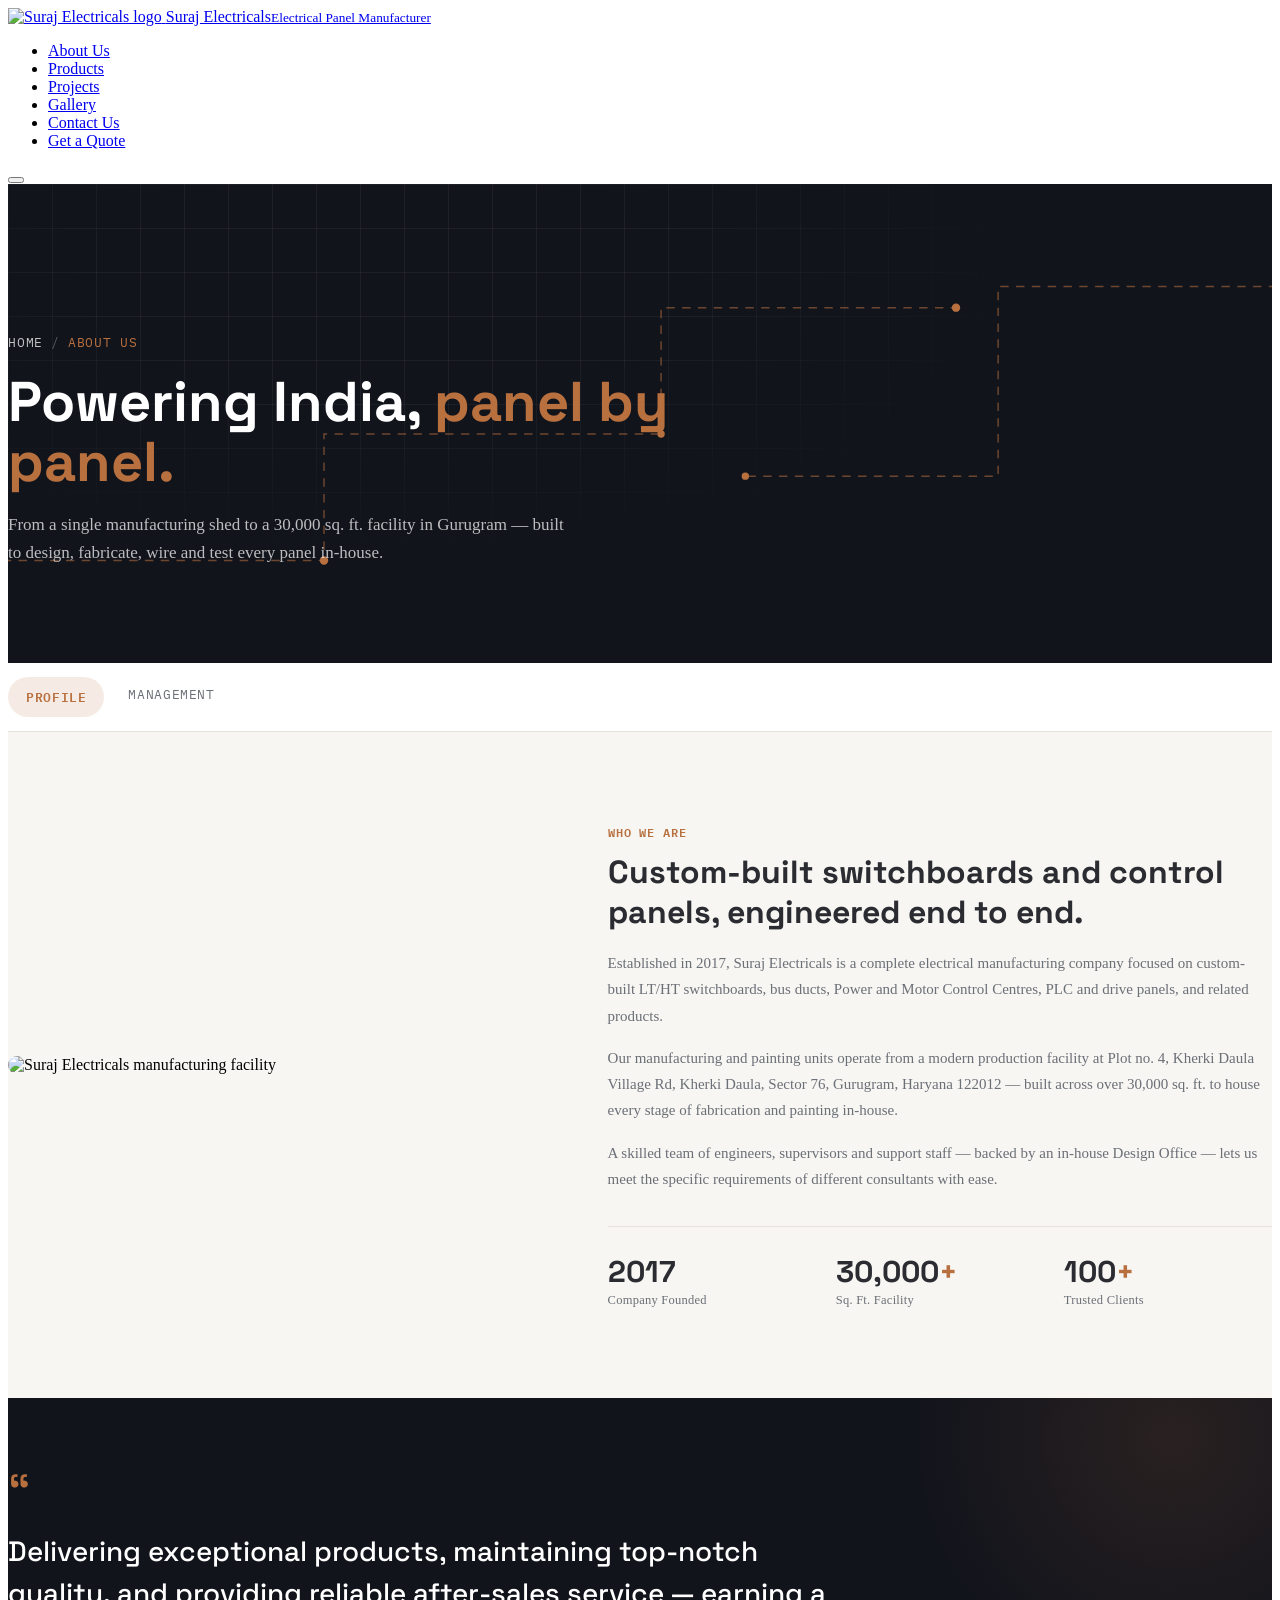
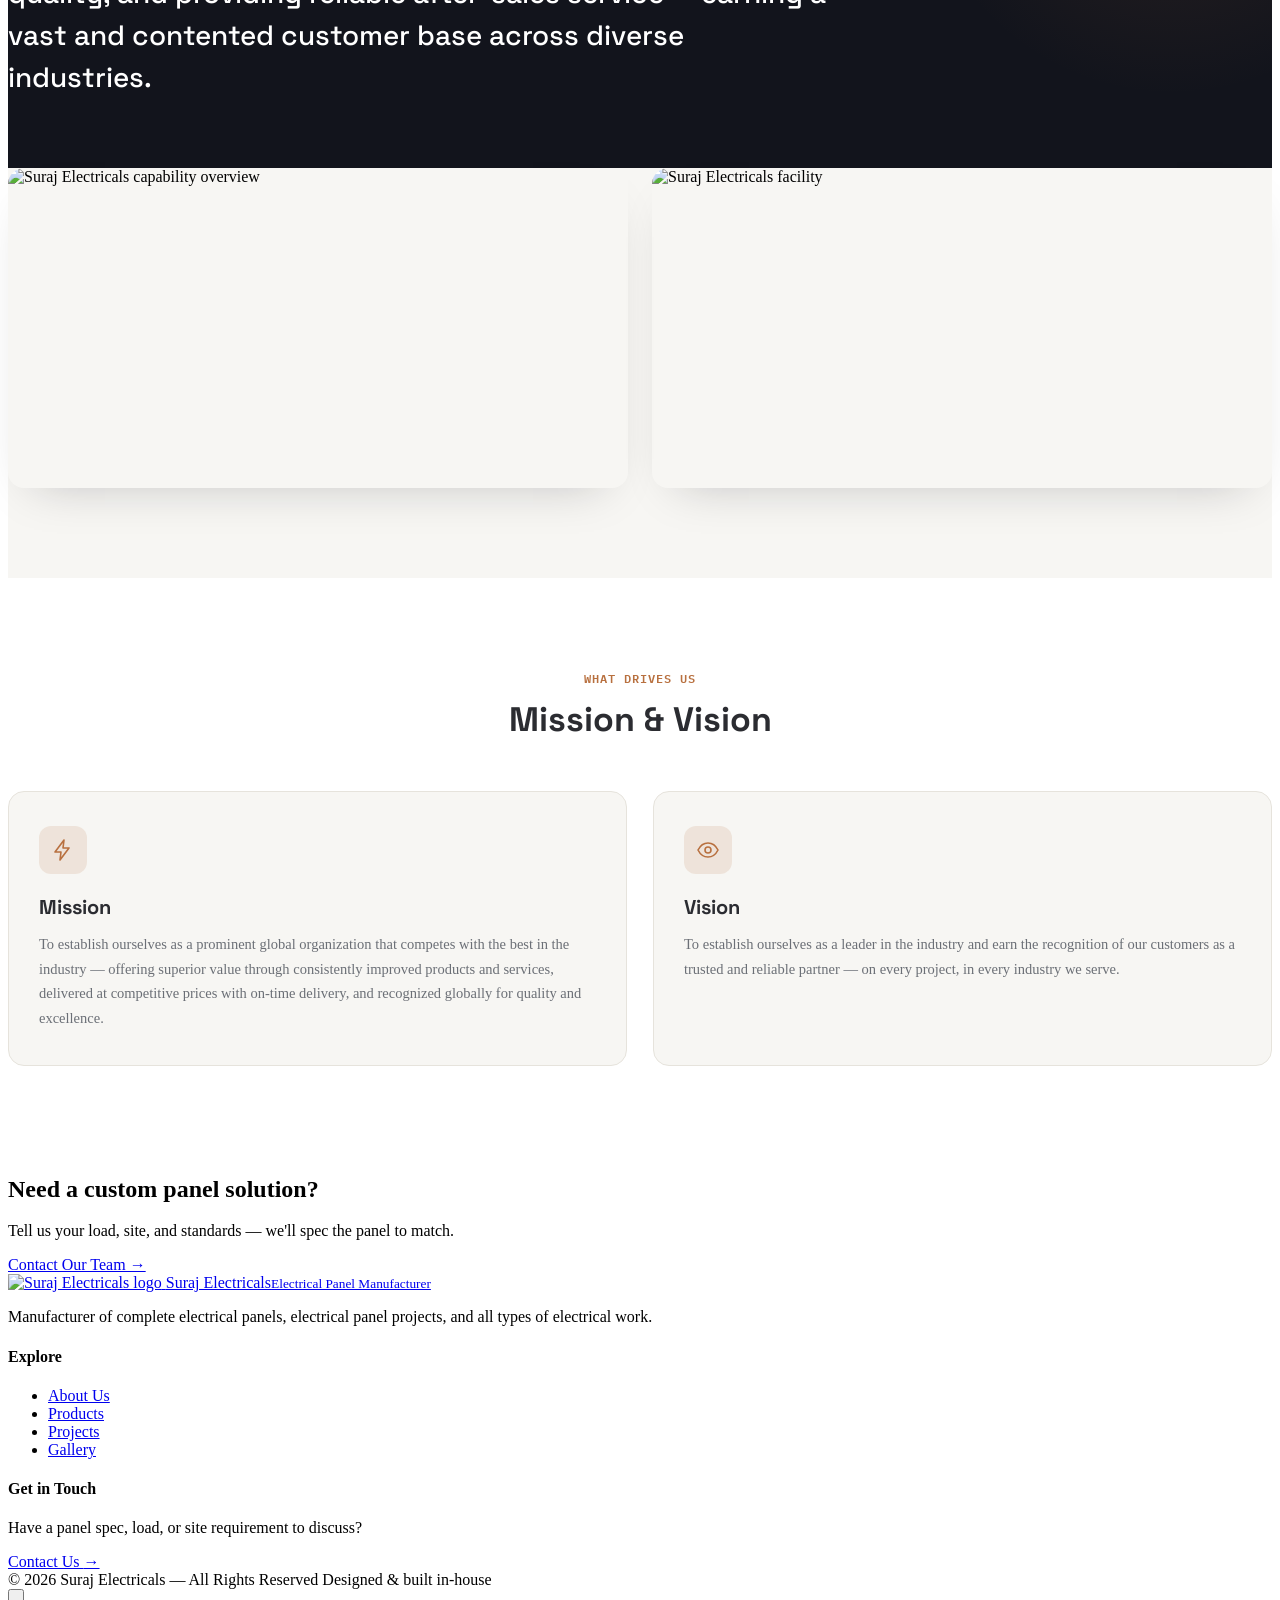
==== about.html @ 1de31276 "Add files" ====
<!DOCTYPE html>
<html lang="en">
<head>
<meta charset="utf-8" />
<meta name="viewport" content="width=device-width, initial-scale=1.0" />
<meta name="description" content="About Suraj Electricals — electrical panel manufacturer established 2017, building Power Control Centres, MCCs, Capacitor and AMF panels in-house from Gurugram, Haryana." />
<meta name="author" content="Suraj Electricals" />
<title>About Us — Profile | Suraj Electricals</title>

<link rel="preconnect" href="https://fonts.googleapis.com">
<link rel="preconnect" href="https://fonts.gstatic.com" crossorigin>
<link href="https://fonts.googleapis.com/css2?family=Space+Grotesk:wght@500;600;700&family=IBM+Plex+Sans:wght@400;500;600&family=IBM+Plex+Mono:wght@400;500&display=swap" rel="stylesheet">
<link href="css/modern.css" rel="stylesheet" />

<style>
  /* ===== About page — scoped extension of the modern.css system ===== */
  .about-page{
    --c-ink:#12141c;
    --c-copper:var(--copper, #b8703f);
    --c-copper-soft:rgba(184,112,63,.14);
    --c-paper:#ffffff;
    --c-bg:#f7f6f3;
    --c-line:#e6e3dc;
    --c-text:#2b2c31;
    --c-muted:#6b6f76;
  }

  /* ---- Page hero (shared pattern) ---- */
  .page-hero{position:relative; overflow:hidden; background:var(--c-ink); padding:150px 0 96px; color:#fff;}
  .page-hero .wrap{position:relative; z-index:2;}
  .page-hero-grid{
    position:absolute; inset:0;
    background-image:linear-gradient(rgba(255,255,255,.05) 1px, transparent 1px), linear-gradient(90deg, rgba(255,255,255,.05) 1px, transparent 1px);
    background-size:44px 44px;
    -webkit-mask-image:radial-gradient(ellipse 70% 80% at 30% 20%, #000 30%, transparent 75%);
    mask-image:radial-gradient(ellipse 70% 80% at 30% 20%, #000 30%, transparent 75%);
  }
  .page-hero svg.trace-line{position:absolute; inset:0; width:100%; height:100%; pointer-events:none;}
  .page-hero svg.trace-line path{fill:none; stroke:var(--c-copper); stroke-width:1.4; opacity:.55; stroke-dasharray:8 7; animation:dashFlow 5s linear infinite;}
  .page-hero svg.trace-line circle{fill:var(--c-copper); animation:nodePulse 2.6s ease-in-out infinite;}
  @keyframes dashFlow{to{stroke-dashoffset:-150;}}
  @keyframes nodePulse{0%,100%{opacity:.4; r:3;} 50%{opacity:1; r:5;}}

  .crumb{font-family:'IBM Plex Mono', monospace; font-size:12.5px; letter-spacing:.06em; text-transform:uppercase; color:rgba(255,255,255,.55); display:flex; align-items:center; gap:8px; margin-bottom:22px; opacity:0; animation:fadeUp .7s ease forwards;}
  .crumb a{color:rgba(255,255,255,.75); text-decoration:none;}
  .crumb a:hover{color:var(--c-copper);}
  .crumb span.sep{color:rgba(255,255,255,.3);}
  .crumb span.here{color:var(--c-copper);}

  .page-hero h1{font-family:'Space Grotesk', sans-serif; font-weight:700; font-size:clamp(34px, 5vw, 56px); line-height:1.08; margin:0 0 18px; max-width:680px; opacity:0; animation:fadeUp .8s ease .12s forwards;}
  .page-hero h1 em{font-style:normal; color:var(--c-copper);}
  .page-hero .lead{font-size:17px; line-height:1.65; color:rgba(255,255,255,.72); max-width:560px; margin:0; opacity:0; animation:fadeUp .8s ease .24s forwards;}
  @keyframes fadeUp{from{opacity:0; transform:translateY(16px);} to{opacity:1; transform:translateY(0);}}

  /* ---- Sub-nav tabs ---- */
  .subnav{background:var(--c-paper); border-bottom:1px solid var(--c-line); position:relative; z-index:4;}
  .subnav .wrap{display:flex; gap:6px; padding:14px 0;}
  .subnav a{
    font-family:'IBM Plex Mono', monospace; font-size:12.5px; letter-spacing:.05em; text-transform:uppercase;
    color:var(--c-muted); text-decoration:none; padding:9px 18px; border-radius:999px;
    transition:color .2s ease, background .2s ease;
  }
  .subnav a:hover{color:var(--c-text);}
  .subnav a.active{background:var(--c-copper-soft); color:var(--c-copper); font-weight:600;}

  /* ---- Story split ---- */
  .story{background:var(--c-bg); padding:90px 0;}
  .story-grid{display:grid; grid-template-columns:.9fr 1.1fr; gap:56px; align-items:center;}
  .story-media{position:relative; border-radius:16px; overflow:hidden; box-shadow:0 24px 50px -26px rgba(18,20,28,.3); opacity:0; transform:translateY(24px); transition:opacity .6s ease, transform .6s ease;}
  .story-media.in-view{opacity:1; transform:translateY(0);}
  .story-media img{display:block; width:100%; height:100%; object-fit:cover;}
  .story-copy .eyebrow{font-family:'IBM Plex Mono', monospace; font-size:12px; letter-spacing:.08em; text-transform:uppercase; color:var(--c-copper); font-weight:600; display:block; margin-bottom:10px;}
  .story-copy h2{font-family:'Space Grotesk', sans-serif; font-size:clamp(24px,3vw,32px); line-height:1.25; margin:0 0 18px; color:var(--c-text);}
  .story-copy p{color:var(--c-muted); font-size:15px; line-height:1.75; margin:0 0 16px;}

  .stat-strip{display:grid; grid-template-columns:repeat(3,1fr); gap:20px; margin-top:34px; padding-top:30px; border-top:1px solid var(--c-line);}
  .stat-strip .stat-num{font-family:'Space Grotesk', sans-serif; font-weight:700; font-size:30px; color:var(--c-text); line-height:1;}
  .stat-strip .stat-num span{color:var(--c-copper);}
  .stat-strip .stat-label{font-size:12.5px; color:var(--c-muted); margin-top:6px; letter-spacing:.02em;}

  /* ---- Callout band ---- */
  .callout-band{background:var(--c-ink); color:#fff; padding:70px 0; position:relative; overflow:hidden;}
  .callout-band::before{
    content:""; position:absolute; width:520px; height:520px; border-radius:50%;
    background:radial-gradient(circle, var(--c-copper-soft), transparent 70%);
    top:-220px; right:-160px;
  }
  .callout-band .wrap{position:relative; z-index:2; max-width:820px;}
  .callout-band .quote-mark{font-family:'Space Grotesk', sans-serif; font-size:54px; color:var(--c-copper); line-height:1; margin-bottom:8px; opacity:0; transition:opacity .6s ease;}
  .callout-band p{font-family:'Space Grotesk', sans-serif; font-size:clamp(20px,2.6vw,28px); line-height:1.5; font-weight:500; margin:0; opacity:0; transform:translateY(16px); transition:opacity .7s ease, transform .7s ease;}
  .callout-band.in-view .quote-mark, .callout-band.in-view p{opacity:1; transform:translateY(0);}

  /* ---- Duo gallery ---- */
  .duo-gallery{background:var(--c-bg); padding:0 0 90px;}
  .duo-grid{display:grid; grid-template-columns:1fr 1fr; gap:24px;}
  .duo-item{border-radius:16px; overflow:hidden; box-shadow:0 20px 46px -26px rgba(18,20,28,.25); opacity:0; transform:translateY(24px); transition:opacity .6s ease, transform .6s ease;}
  .duo-item.in-view{opacity:1; transform:translateY(0);}
  .duo-item img{display:block; width:100%; height:320px; object-fit:cover; transition:transform .5s ease;}
  .duo-item:hover img{transform:scale(1.05);}

  /* ---- Mission / Vision ---- */
  .mv{background:var(--c-paper); padding:90px 0;}
  .mv .section-head{text-align:center; max-width:600px; margin:0 auto 50px;}
  .mv .section-head .eyebrow{font-family:'IBM Plex Mono', monospace; font-size:12px; letter-spacing:.08em; text-transform:uppercase; color:var(--c-copper); font-weight:600;}
  .mv .section-head h2{font-family:'Space Grotesk', sans-serif; font-size:clamp(26px,3vw,34px); margin:10px 0 0; color:var(--c-text);}
  .mv-grid{display:grid; grid-template-columns:1fr 1fr; gap:26px;}
  .mv-card{position:relative; background:var(--c-bg); border:1px solid var(--c-line); border-radius:16px; padding:34px 30px; opacity:0; transform:translateY(24px); transition:opacity .6s ease, transform .6s ease, box-shadow .3s ease;}
  .mv-card.in-view{opacity:1; transform:translateY(0);}
  .mv-card:hover{box-shadow:0 20px 40px -24px rgba(18,20,28,.3);}
  .mv-icon{width:48px; height:48px; border-radius:12px; background:var(--c-copper-soft); display:flex; align-items:center; justify-content:center; margin-bottom:20px;}
  .mv-icon svg{width:24px; height:24px; stroke:var(--c-copper);}
  .mv-card h3{font-family:'Space Grotesk', sans-serif; font-size:20px; margin:0 0 12px; color:var(--c-text);}
  .mv-card p{color:var(--c-muted); font-size:14.5px; line-height:1.7; margin:0;}

  @media (max-width: 900px){
    .page-hero{padding:130px 0 80px;}
    .story-grid{grid-template-columns:1fr; gap:36px;}
    .stat-strip{grid-template-columns:1fr 1fr;}
    .duo-grid, .mv-grid{grid-template-columns:1fr;}
    .subnav .wrap{overflow-x:auto; -webkit-overflow-scrolling:touch;}
  }

  @media (prefers-reduced-motion: reduce){
    .page-hero svg.trace-line path, .page-hero svg.trace-line circle,
    .crumb, .page-hero h1, .page-hero .lead,
    .story-media, .duo-item, .mv-card, .callout-band .quote-mark, .callout-band p{
      animation:none !important; opacity:1 !important; transform:none !important;
    }
  }
</style>
</head>
<body class="about-page">

<!-- ============ NAV ============ -->
<nav class="site-nav" id="siteNav">
  <div class="wrap">
    <a class="brand" href="index.html">
      <span class="brand-mark"><img src="images/SE-logo.png" alt="Suraj Electricals logo" /></span>
      <span class="brand-name">Suraj Electricals<small>Electrical Panel Manufacturer</small></span>
    </a>
    <ul class="nav-links" id="navLinks">
      <li class="active"><a href="about.html">About Us</a></li>
      <li><a href="products.html">Products</a></li>
      <li><a href="projects.html">Projects</a></li>
      <li><a href="gallery.html">Gallery</a></li>
      <li><a href="contact.html">Contact Us</a></li>
      <li><a class="nav-cta" href="contact.html">Get a Quote</a></li>
    </ul>
    <button class="nav-toggle" id="navToggle" aria-label="Toggle menu">
      <span></span><span></span><span></span>
    </button>
  </div>
</nav>

<!-- ============ PAGE HERO ============ -->
<header class="page-hero">
  <div class="page-hero-grid"></div>
  <svg class="trace-line" viewBox="0 0 1200 500" preserveAspectRatio="xMidYMid slice" aria-hidden="true">
    <path d="M -20 380 H 300 V 260 H 620 V 140 H 900" />
    <path d="M 1220 120 H 940 V 300 H 700" />
    <circle cx="300" cy="380" r="4" />
    <circle cx="620" cy="260" r="3.5" />
    <circle cx="900" cy="140" r="4" />
    <circle cx="700" cy="300" r="3.5" />
  </svg>
  <div class="wrap">
    <div class="crumb"><a href="index.html">Home</a><span class="sep">/</span><span class="here">About Us</span></div>
    <h1>Powering India, <em>panel by panel.</em></h1>
    <p class="lead">From a single manufacturing shed to a 30,000 sq. ft. facility in Gurugram — built to design, fabricate, wire and test every panel in-house.</p>
  </div>
</header>

<!-- ============ SUB-NAV ============ -->
<nav class="subnav">
  <div class="wrap">
    <a href="about.html" class="active">Profile</a>
    <a href="management.html">Management</a>
  </div>
</nav>

<!-- ============ STORY ============ -->
<section class="story">
  <div class="wrap">
    <div class="story-grid">
      <div class="story-media reveal">
        <img src="images/IMG_3901.jpg" alt="Suraj Electricals manufacturing facility" />
      </div>
      <div class="story-copy reveal">
        <span class="eyebrow">Who We Are</span>
        <h2>Custom-built switchboards and control panels, engineered end to end.</h2>
        <p>Established in 2017, Suraj Electricals is a complete electrical manufacturing company focused on custom-built LT/HT switchboards, bus ducts, Power and Motor Control Centres, PLC and drive panels, and related products.</p>
        <p>Our manufacturing and painting units operate from a modern production facility at Plot no. 4, Kherki Daula Village Rd, Kherki Daula, Sector 76, Gurugram, Haryana 122012 — built across over 30,000 sq. ft. to house every stage of fabrication and painting in-house.</p>
        <p>A skilled team of engineers, supervisors and support staff — backed by an in-house Design Office — lets us meet the specific requirements of different consultants with ease.</p>

        <div class="stat-strip">
          <div>
            <div class="stat-num">2017</div>
            <div class="stat-label">Company Founded</div>
          </div>
          <div>
            <div class="stat-num">30,000<span>+</span></div>
            <div class="stat-label">Sq. Ft. Facility</div>
          </div>
          <div>
            <div class="stat-num">100<span>+</span></div>
            <div class="stat-label">Trusted Clients</div>
          </div>
        </div>
      </div>
    </div>
  </div>
</section>

<!-- ============ CALLOUT ============ -->
<section class="callout-band">
  <div class="wrap">
    <div class="quote-mark">&ldquo;</div>
    <p>Delivering exceptional products, maintaining top-notch quality, and providing reliable after-sales service — earning a vast and contented customer base across diverse industries.</p>
  </div>
</section>

<!-- ============ DUO GALLERY ============ -->
<section class="duo-gallery">
  <div class="wrap">
    <div class="duo-grid">
      <div class="duo-item reveal"><img src="images/SE-PPT.png" alt="Suraj Electricals capability overview" /></div>
      <div class="duo-item reveal"><img src="images/IMG_4658.jpg" alt="Suraj Electricals facility" /></div>
    </div>
  </div>
</section>

<!-- ============ MISSION / VISION ============ -->
<section class="mv">
  <div class="wrap">
    <div class="section-head reveal">
      <span class="eyebrow">What Drives Us</span>
      <h2>Mission &amp; Vision</h2>
    </div>
    <div class="mv-grid">
      <div class="mv-card reveal">
        <div class="mv-icon">
          <svg viewBox="0 0 24 24" fill="none"><path d="M13 2 4 14h6l-1 8 9-12h-6l1-8Z" stroke-width="1.6" stroke-linejoin="round"/></svg>
        </div>
        <h3>Mission</h3>
        <p>To establish ourselves as a prominent global organization that competes with the best in the industry — offering superior value through consistently improved products and services, delivered at competitive prices with on-time delivery, and recognized globally for quality and excellence.</p>
      </div>
      <div class="mv-card reveal">
        <div class="mv-icon">
          <svg viewBox="0 0 24 24" fill="none"><circle cx="12" cy="12" r="3" stroke-width="1.6"/><path d="M2 12c2-4 6-7 10-7s8 3 10 7c-2 4-6 7-10 7s-8-3-10-7Z" stroke-width="1.6" stroke-linejoin="round"/></svg>
        </div>
        <h3>Vision</h3>
        <p>To establish ourselves as a leader in the industry and earn the recognition of our customers as a trusted and reliable partner — on every project, in every industry we serve.</p>
      </div>
    </div>
  </div>
</section>

<!-- ============ CTA BAND ============ -->
<section class="cta-band">
  <div class="wrap">
    <h2>Need a custom panel solution?</h2>
    <p>Tell us your load, site, and standards — we'll spec the panel to match.</p>
    <a class="btn btn-primary" href="contact.html">Contact Our Team &rarr;</a>
  </div>
</section>

<!-- ============ FOOTER ============ -->
<footer class="site-footer">
  <div class="wrap">
    <div class="footer-grid">
      <div class="footer-brand">
        <a class="brand" href="index.html">
          <span class="brand-mark"><img src="images/SE-logo.png" alt="Suraj Electricals logo" /></span>
          <span class="brand-name">Suraj Electricals<small>Electrical Panel Manufacturer</small></span>
        </a>
        <p>Manufacturer of complete electrical panels, electrical panel projects, and all types of electrical work.</p>
      </div>
      <div class="footer-col">
        <h4>Explore</h4>
        <ul>
          <li><a href="about.html">About Us</a></li>
          <li><a href="products.html">Products</a></li>
          <li><a href="projects.html">Projects</a></li>
          <li><a href="gallery.html">Gallery</a></li>
        </ul>
      </div>
      <div class="footer-col footer-cta-col">
        <h4>Get in Touch</h4>
        <p>Have a panel spec, load, or site requirement to discuss?</p>
        <a class="btn btn-ghost footer-cta-btn" href="contact.html">Contact Us <span class="arrow">&rarr;</span></a>
      </div>
    </div>
    <div class="footer-bottom">
      <span>&copy; <span id="year"></span> Suraj Electricals — All Rights Reserved</span>
      <span>Designed &amp; built in-house</span>
    </div>
  </div>
  <button id="backToTop" class="back-to-top" aria-label="Back to top">
    <svg viewBox="0 0 24 24" fill="none"><path d="M12 19V5M5 12l7-7 7 7" stroke="currentColor" stroke-width="2" stroke-linecap="round" stroke-linejoin="round"/></svg>
  </button>
</footer>

<script>document.getElementById('year').textContent = new Date().getFullYear();</script>
<script src="js/modern.js"></script>
<script>
  (function(){
    var targets = document.querySelectorAll('.story-media, .duo-item, .mv-card, .callout-band');
    if('IntersectionObserver' in window){
      var io = new IntersectionObserver(function(entries){
        entries.forEach(function(e){
          if(e.isIntersecting){ e.target.classList.add('in-view'); io.unobserve(e.target); }
        });
      }, {threshold:.15});
      targets.forEach(function(t, i){
        if(!t.classList.contains('callout-band')) t.style.transitionDelay = (i % 3 * 0.1) + 's';
        io.observe(t);
      });
    } else {
      targets.forEach(function(t){ t.classList.add('in-view'); });
    }
  })();
</script>
</body>
</html>
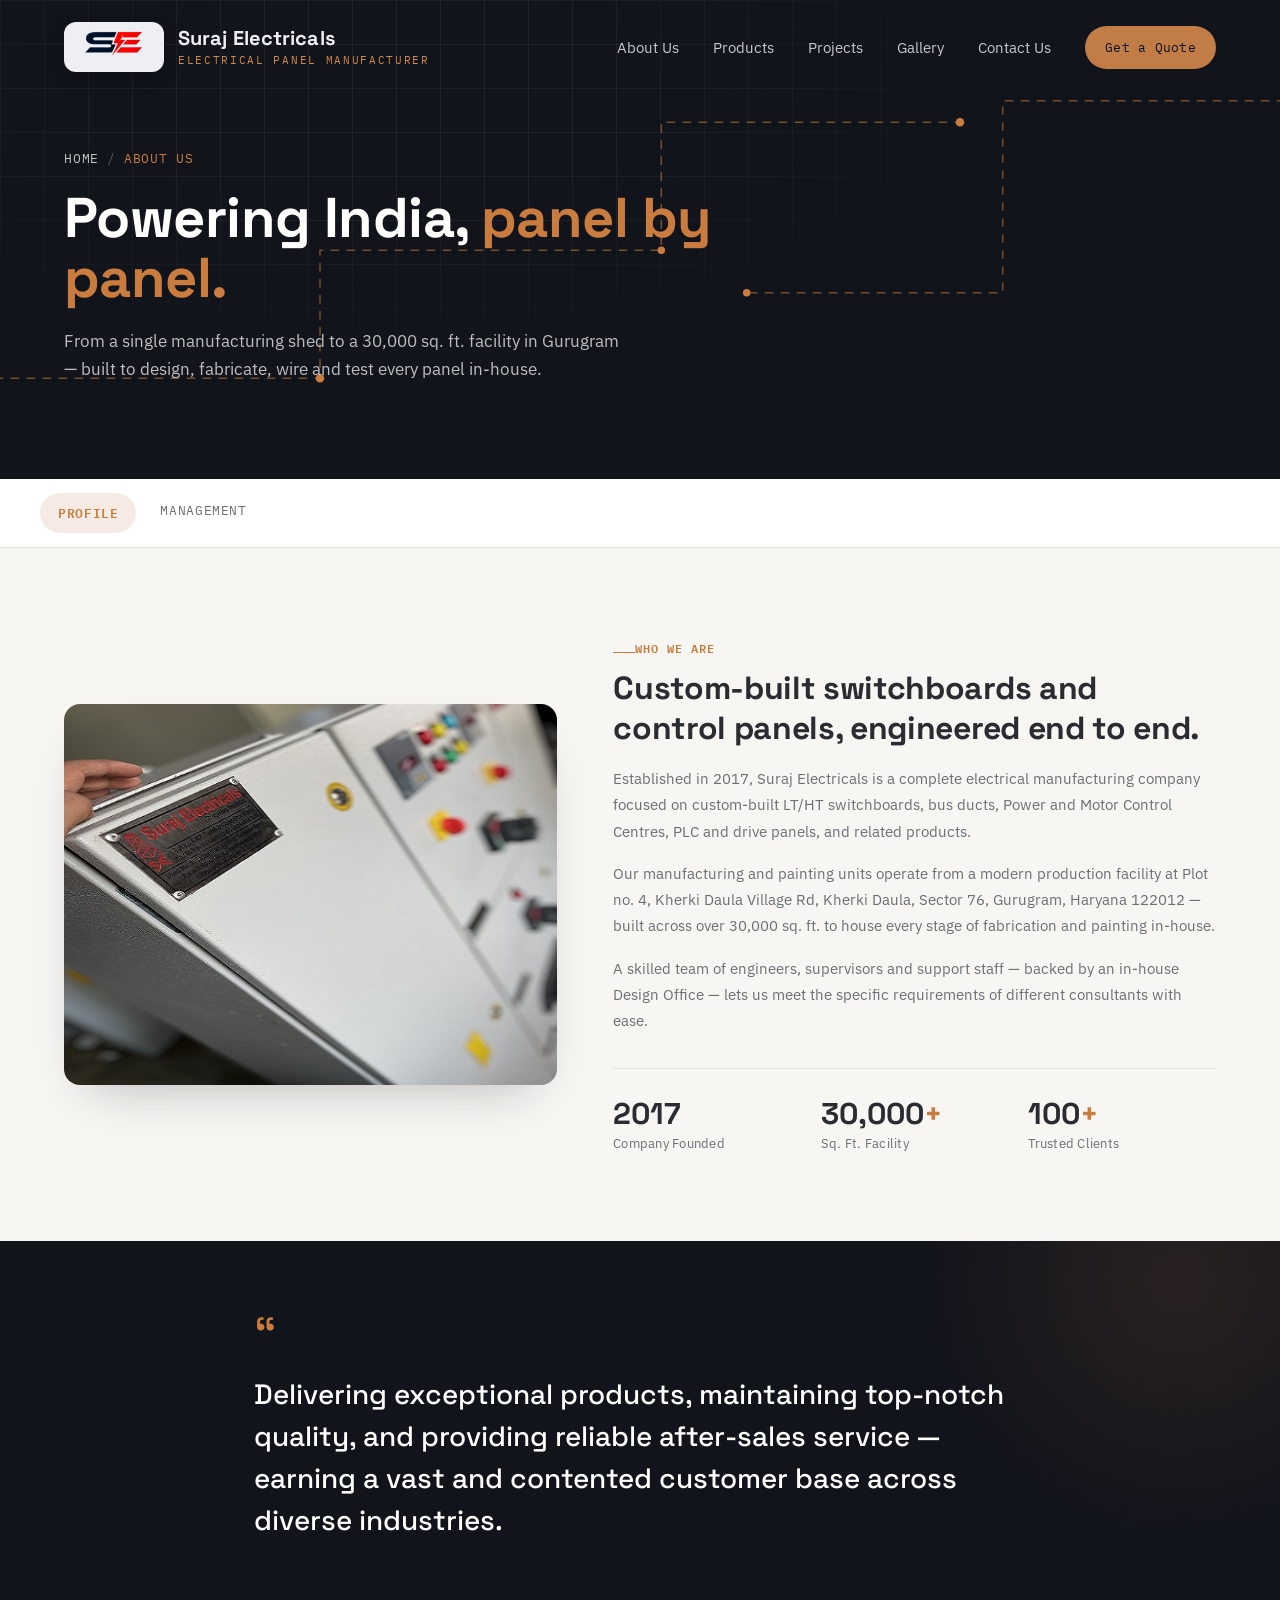
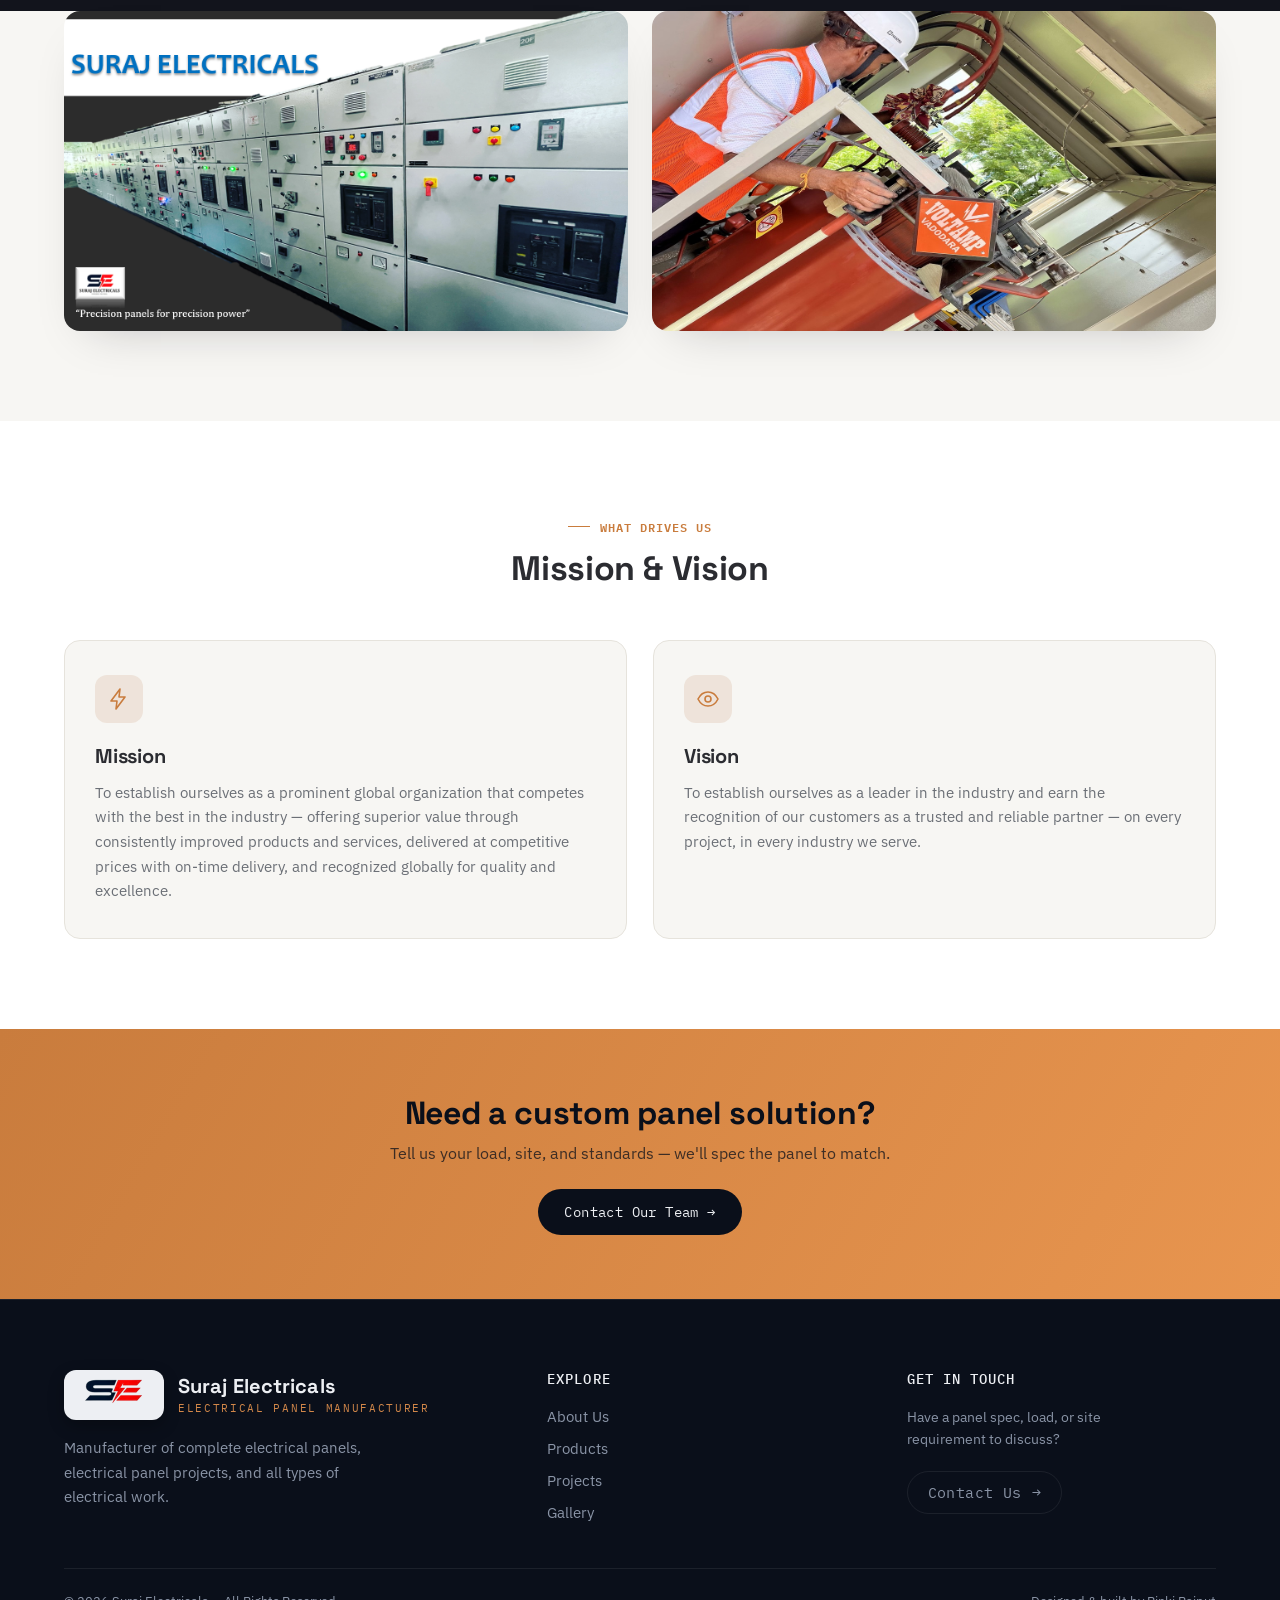
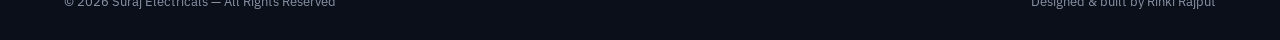
==== commit 5df78e44: "Updated footer added name" ====
--- a/about.html
+++ b/about.html
@@ -292,7 +292,7 @@
     </div>
     <div class="footer-bottom">
       <span>&copy; <span id="year"></span> Suraj Electricals — All Rights Reserved</span>
-      <span>Designed &amp; built in-house</span>
+      <span>Designed &amp; built by <a href="https://github.com/rinkirajput" target="_blank" rel="noopener">Rinki Rajput</a></span>
     </div>
   </div>
   <button id="backToTop" class="back-to-top" aria-label="Back to top">
--- a/css/modern.css
+++ b/css/modern.css
@@ -0,0 +1,442 @@
+/* ==========================================================================
+   Suraj Electricals — Modern Homepage
+   Design tokens
+   ========================================================================== */
+:root{
+  --void:#0A0F1A;
+  --panel:#111A2B;
+  --panel-2:#16213A;
+  --line: rgba(201,124,61,0.22);
+  --line-soft: rgba(237,239,243,0.08);
+  --copper:#C97C3D;
+  --copper-bright:#E8954F;
+  --amber:#F2B705;
+  --steel:#8A94A6;
+  --paper:#EDEFF3;
+  --paper-2:#F6F5F2;
+  --ink:#131722;
+
+  --font-display: 'Space Grotesk', sans-serif;
+  --font-body: 'IBM Plex Sans', sans-serif;
+  --font-mono: 'IBM Plex Mono', monospace;
+
+  --container: 1200px;
+  --radius: 14px;
+  --ease: cubic-bezier(.22,.68,.32,1);
+}
+
+@media (prefers-reduced-motion: reduce){
+  *{ animation-duration: .001ms !important; animation-iteration-count: 1 !important; transition-duration: .001ms !important; scroll-behavior: auto !important; }
+}
+
+*,*::before,*::after{ box-sizing: border-box; }
+html{ scroll-behavior: smooth; }
+body{
+  margin:0;
+  font-family: var(--font-body);
+  background: var(--paper-2);
+  color: var(--ink);
+  -webkit-font-smoothing: antialiased;
+  overflow-x: hidden;
+}
+img{ max-width:100%; display:block; }
+a{ color:inherit; text-decoration:none; }
+:focus-visible{ outline: 2px solid var(--copper-bright); outline-offset: 3px; }
+.wrap{ max-width: var(--container); margin:0 auto; padding: 0 24px; }
+.eyebrow{
+  font-family: var(--font-mono);
+  font-size: 12.5px;
+  letter-spacing: .18em;
+  text-transform: uppercase;
+  color: var(--copper);
+  display:inline-flex;
+  align-items:center;
+  gap:10px;
+}
+.eyebrow::before{
+  content:'';
+  width: 22px; height:1px;
+  background: var(--copper);
+  display:inline-block;
+}
+h1,h2,h3,h4{ font-family: var(--font-display); margin:0; letter-spacing:-.01em; }
+p{ margin:0; }
+
+/* Reveal-on-scroll */
+.reveal{ opacity:0; transform: translateY(28px); transition: opacity .8s var(--ease), transform .8s var(--ease); }
+.reveal.is-visible{ opacity:1; transform: translateY(0); }
+.reveal-stagger > * { transition-delay: calc(var(--i, 0) * 90ms); }
+
+/* ==========================================================================
+   Nav
+   ========================================================================== */
+.site-nav{
+  position: fixed; top:0; left:0; right:0; z-index: 100;
+  padding: 22px 0;
+  transition: padding .35s var(--ease), background .35s var(--ease), box-shadow .35s var(--ease);
+}
+.site-nav.scrolled{
+  padding: 12px 0;
+  background: rgba(10,15,26,0.86);
+  backdrop-filter: blur(10px) saturate(140%);
+  box-shadow: 0 1px 0 var(--line-soft), 0 12px 30px rgba(0,0,0,.25);
+}
+.site-nav .wrap{ display:flex; align-items:center; justify-content:space-between; gap:24px; }
+.brand{ display:flex; align-items:center; gap:14px; }
+.brand-mark{
+  display:flex; align-items:center; justify-content:center;
+  width: 100px; height: 50px;
+  background: var(--paper); border-radius: 12px;
+  box-shadow: 0 6px 16px rgba(0,0,0,.28);
+  transition: transform .25s var(--ease);
+  overflow: hidden;
+}
+.brand:hover .brand-mark{ transform: translateY(-1px) scale(1.03); }
+.brand-mark img{
+  height: 120%;
+  width: 120%;
+  object-fit: contain;
+  display:block;
+}
+.brand-name{
+  font-family: var(--font-display);
+  color: var(--paper);
+  font-size: 20px;
+  font-weight:700;
+  letter-spacing:.005em;
+  line-height:1.15;
+}
+.brand-name small{
+  display:block; font-family: var(--font-mono); font-weight:400;
+  font-size: 10.5px; letter-spacing:.16em; text-transform:uppercase; color: var(--copper-bright); margin-top:4px; opacity:.9;
+}
+.nav-links{ display:flex; align-items:center; gap: 34px; list-style:none; margin:0; padding:0; }
+.nav-links a{
+  font-size: 14.5px; color: var(--paper); opacity:.82; position:relative; padding: 4px 0;
+  transition: opacity .25s;
+}
+.nav-links a::after{
+  content:''; position:absolute; left:0; right:100%; bottom:-2px; height:2px; background: var(--copper-bright);
+  transition: right .3s var(--ease);
+}
+.nav-links a:hover{ opacity:1; }
+.nav-links a:hover::after{ right:0; }
+.nav-links a.nav-cta{
+  font-family: var(--font-mono); font-size: 13px; letter-spacing:.02em;
+  color: var(--void); background: var(--copper-bright);
+  padding: 13px 20px; border-radius: 999px; white-space:nowrap;
+  display: inline-block;
+  transition: transform .25s var(--ease), box-shadow .25s var(--ease);
+}
+.nav-cta:hover{ transform: translateY(-2px); box-shadow: 0 8px 20px rgba(201,124,61,.35); }
+.nav-toggle{ display:none; background:none; border:none; cursor:pointer; padding:6px; }
+.nav-toggle span{ display:block; width:24px; height:2px; background: var(--paper); margin:5px 0; transition: transform .25s, opacity .25s; }
+
+@media (max-width: 900px){
+  .nav-links{
+    position:fixed; top:0; right:0; height:100vh; width:min(78vw,320px);
+    background: var(--panel); flex-direction:column; justify-content:center; align-items:flex-start;
+    padding: 40px; gap: 26px; transform: translateX(100%); transition: transform .4s var(--ease);
+    box-shadow: -20px 0 60px rgba(0,0,0,.4);
+  }
+  .nav-links.open{ transform: translateX(0); }
+  .nav-cta{ margin-top:6px; }
+  .nav-toggle{ display:block; }
+  body.nav-open{ overflow:hidden; }
+}
+
+/* ==========================================================================
+   Hero
+   ========================================================================== */
+.hero{
+  position:relative;
+  min-height: 100vh;
+  background: var(--void);
+  overflow:hidden;
+  display:flex; align-items:center;
+  padding: 140px 0 80px;
+}
+.hero-grid{
+  position:absolute; inset:0;
+  background-image:
+    linear-gradient(var(--line-soft) 1px, transparent 1px),
+    linear-gradient(90deg, var(--line-soft) 1px, transparent 1px);
+  background-size: 64px 64px;
+  mask-image: radial-gradient(ellipse 80% 60% at 50% 30%, black 40%, transparent 90%);
+}
+.hero-glow{
+  position:absolute; inset:0;
+  background: radial-gradient(600px 400px at 78% 18%, rgba(201,124,61,.18), transparent 70%),
+              radial-gradient(500px 380px at 10% 90%, rgba(242,183,5,.08), transparent 70%);
+}
+.hero-circuit{ position:absolute; inset:0; width:100%; height:100%; opacity:.85; }
+.hero-circuit .trace{
+  fill:none; stroke: var(--copper); stroke-width:1.4; stroke-dasharray: 6 10; opacity:.55;
+  animation: dash 3.2s linear infinite;
+}
+.hero-circuit .trace.alt{ stroke: var(--amber); animation-duration: 4.4s; animation-direction: reverse; opacity:.4;}
+.hero-circuit .node{ fill: var(--copper-bright); }
+.hero-circuit .node.pulse{ animation: pulse 2.4s ease-in-out infinite; }
+@keyframes dash{ to{ stroke-dashoffset: -160; } }
+@keyframes pulse{ 0%,100%{ opacity:.5; r:3; } 50%{ opacity:1; r:4.5; } }
+
+.hero-content{ position:relative; z-index:2; max-width: 760px; }
+.hero .eyebrow{ color: var(--copper-bright); margin-bottom: 22px; }
+.hero h1{
+  font-size: clamp(38px, 5.4vw, 64px);
+  line-height: 1.04;
+  color: var(--paper);
+  font-weight: 600;
+}
+.hero h1 em{ font-style:normal; color: var(--copper-bright); }
+.hero-sub{
+  margin-top: 22px; font-size: 17px; line-height:1.65; color: var(--steel);
+  max-width: 560px;
+}
+.hero-actions{ display:flex; gap:16px; margin-top: 36px; flex-wrap:wrap; }
+.btn{
+  font-family: var(--font-mono); font-size: 13.5px; letter-spacing:.03em;
+  padding: 14px 26px; border-radius: 999px; display:inline-flex; align-items:center; gap:10px;
+  transition: transform .25s var(--ease), box-shadow .25s var(--ease), background .25s;
+}
+.btn-primary{ background: var(--copper-bright); color: var(--void); }
+.btn-primary:hover{ transform: translateY(-2px); box-shadow: 0 10px 26px rgba(201,124,61,.4); }
+.btn-ghost{ border: 1px solid var(--line-soft); color: var(--paper); }
+.btn-ghost:hover{ border-color: var(--copper); background: rgba(201,124,61,.08); }
+.btn .arrow{ transition: transform .25s var(--ease); }
+.btn:hover .arrow{ transform: translateX(4px); }
+
+.hero-readout{
+  position:relative; z-index:2; margin-top: 56px;
+  display:flex; align-items:center; gap: 30px;
+  padding: 22px 30px;
+  background: rgba(237,239,243,.04);
+  border: 1px solid var(--line-soft);
+  border-radius: 16px;
+  backdrop-filter: blur(8px);
+  width: fit-content; max-width: 100%;
+}
+.stat-block{ display:flex; align-items:center; gap: 14px; }
+.stat-block svg{ width: 24px; height:24px; color: var(--copper-bright); flex-shrink:0; }
+.stat-num{
+  font-family: var(--font-mono); font-size: clamp(24px,2.6vw,30px); color: var(--paper); font-weight:600; line-height:1;
+}
+.stat-label{ font-size: 11.5px; color: var(--steel); margin-top:6px; letter-spacing:.03em; white-space:nowrap; }
+.stat-div{ width:1px; height:38px; background: var(--line-soft); flex-shrink:0; }
+
+.build-flow{ position:relative; z-index:2; margin-top: 40px; }
+.flow-label{
+  display:block; font-family: var(--font-mono); font-size: 11.5px; letter-spacing:.14em; text-transform:uppercase;
+  color: var(--steel); margin-bottom: 18px;
+}
+.flow-steps{ display:flex; align-items:flex-start; }
+.flow-step{ display:flex; flex-direction:column; align-items:center; gap:9px; text-align:center; flex-shrink:0; }
+.flow-dot{
+  width: 32px; height:32px; border-radius:50%; display:flex; align-items:center; justify-content:center;
+  font-family: var(--font-mono); font-size: 12px; color: var(--copper-bright);
+  border: 1px solid var(--copper); background: rgba(201,124,61,.1);
+  position:relative; z-index:2;
+}
+.flow-step span:last-child{ font-size: 11px; color: var(--steel); letter-spacing:.05em; text-transform:uppercase; white-space:nowrap; }
+.flow-line{
+  flex:1; min-width: 30px; height:2px; margin-top:15px; align-self:flex-start;
+  background-image: linear-gradient(90deg, var(--copper) 50%, transparent 50%);
+  background-size: 12px 2px; background-repeat: repeat-x;
+  animation: flowMove 1s linear infinite;
+  opacity:.6;
+}
+
+@keyframes flowMove{ from{ background-position: 0 0; } to{ background-position: -12px 0; } }
+
+@media (max-width: 900px){
+  .hero-readout{ flex-wrap:wrap; gap: 20px 30px; }
+  .stat-div{ display:none; }
+}
+@media (max-width: 640px){
+  .hero-readout{ padding: 18px 20px; gap: 16px 24px; }
+  .flow-steps{ flex-wrap:wrap; row-gap: 20px; justify-content:flex-start; }
+  .flow-line{ min-width: 20px; }
+}
+
+/* ==========================================================================
+   About / welcome strip
+   ========================================================================== */
+.about{ background: var(--paper-2); padding: 110px 0; }
+.about .wrap{ display:grid; grid-template-columns: 1.05fr 1fr; gap: 64px; align-items:center; }
+.about-gallery{ display:grid; grid-template-columns: 1fr 1fr; gap: 18px; }
+.about-gallery img{
+  border-radius: var(--radius); object-fit:cover; width:100%; height: 200px;
+  box-shadow: 0 20px 40px rgba(19,23,34,.12);
+}
+.about-gallery .g1{ margin-top: 40px; }
+.about-gallery .g3{ margin-top: -40px; }
+.about h2{ font-size: clamp(28px,3vw,38px); color: var(--ink); line-height:1.15; margin-bottom:18px; }
+.about-lead{ font-size: 17px; color:#4b5566; line-height:1.7; }
+.about-lead + .about-lead{ margin-top:14px; }
+.cert-plaque{
+  margin-top: 38px; padding: 22px 26px;
+  background: #fff; border: 1px solid rgba(19,23,34,.07); border-radius: 14px;
+  box-shadow: 0 16px 34px rgba(19,23,34,.07);
+}
+.eyebrow-mini{
+  display:block; font-family: var(--font-mono); font-size: 11px; letter-spacing:.14em; text-transform:uppercase;
+  color: var(--steel); margin-bottom: 16px;
+}
+.cert-row{ display:flex; align-items:center; gap: 30px; flex-wrap:wrap; }
+.cert-row img{
+  height: 67px; width:auto; object-fit:contain;
+  transition: transform .3s var(--ease);
+}
+.cert-row img:hover{ transform: translateY(-3px) scale(1.04); }
+
+@media (max-width: 860px){
+  .about .wrap{ grid-template-columns: 1fr; }
+  .about-gallery{ order:2; }
+}
+
+/* ==========================================================================
+   Products
+   ========================================================================== */
+.products{ background: var(--paper-2); padding: 40px 0 120px; }
+.section-head{ text-align:center; max-width: 640px; margin: 0 auto 60px; }
+.section-head h2{ font-size: clamp(28px,3.4vw,40px); color: var(--ink); margin-top: 16px; }
+.section-head p{ margin-top: 14px; color:#5b6577; font-size: 16px; line-height:1.6; }
+
+.product-grid{ display:grid; grid-template-columns: repeat(4, 1fr); gap: 22px; }
+.product-card{
+  position:relative; background: var(--panel); border-radius: var(--radius); padding: 28px 24px 26px;
+  border: 1px solid rgba(255,255,255,.06);
+  transition: transform .4s var(--ease), border-color .4s var(--ease), box-shadow .4s var(--ease);
+  overflow:hidden;
+}
+.product-card::before{
+  content:''; position:absolute; inset:0; border-radius: inherit; padding:1px;
+  background: linear-gradient(135deg, transparent 40%, var(--copper) 140%);
+  opacity:0; transition: opacity .4s;
+  -webkit-mask: linear-gradient(#fff 0 0) content-box, linear-gradient(#fff 0 0);
+  -webkit-mask-composite: xor; mask-composite: exclude;
+  pointer-events:none;
+}
+.product-card:hover{ transform: translateY(-8px); box-shadow: 0 24px 50px rgba(0,0,0,.35); }
+.product-card:hover::before{ opacity:1; }
+.product-card .rivet{ position:absolute; width:5px; height:5px; border-radius:50%; background: rgba(255,255,255,.14); }
+.product-card .rivet.tl{ top:10px; left:10px; } .product-card .rivet.tr{ top:10px; right:10px; }
+.product-card .rivet.bl{ bottom:10px; left:10px; } .product-card .rivet.br{ bottom:10px; right:10px; }
+.tag-code{
+  font-family: var(--font-mono); font-size: 12px; letter-spacing:.12em; color: var(--copper-bright);
+  display:inline-block; padding: 4px 10px; border: 1px solid var(--line); border-radius: 999px; margin-bottom: 18px;
+}
+.product-card h3{ color: var(--paper); font-size: 19px; margin-bottom: 12px; font-weight:600; }
+.product-card p{ color: var(--steel); font-size: 14.5px; line-height:1.6; margin-bottom: 22px; }
+.card-link{
+  font-family: var(--font-mono); font-size: 13px; color: var(--copper-bright); display:inline-flex; align-items:center; gap:8px;
+}
+.card-link .arrow{ transition: transform .25s var(--ease); }
+.card-link:hover .arrow{ transform: translateX(4px); }
+
+@media (max-width: 980px){ .product-grid{ grid-template-columns: 1fr 1fr; } }
+@media (max-width: 560px){ .product-grid{ grid-template-columns: 1fr; } }
+
+/* ==========================================================================
+   Industries / Projects
+   ========================================================================== */
+.industries{ background: var(--void); padding: 120px 0; }
+.industries .section-head h2, .industries .eyebrow{ color: var(--paper); }
+.industries .section-head p{ color: var(--steel); }
+.industry-grid{ display:grid; grid-template-columns: repeat(3,1fr); gap: 20px; }
+.industry-item{
+  position:relative; border-radius: var(--radius); overflow:hidden; aspect-ratio: 4/3;
+  box-shadow: 0 20px 40px rgba(0,0,0,.3);
+}
+.industry-item img{ width:100%; height:100%; object-fit:cover; transition: transform .6s var(--ease); }
+.industry-item:hover img{ transform: scale(1.08); }
+.industry-item::after{
+  content:''; position:absolute; inset:0;
+  background: linear-gradient(0deg, rgba(10,15,26,.92) 0%, rgba(10,15,26,.15) 55%, transparent 80%);
+}
+.industry-caption{
+  position:absolute; left:18px; right:18px; bottom:16px; z-index:2;
+  font-family: var(--font-mono); font-size: 13px; letter-spacing:.05em; color: var(--paper); text-transform:uppercase;
+  display:flex; align-items:center; justify-content:space-between;
+}
+.industry-caption .arrow{ color: var(--copper-bright); transition: transform .3s var(--ease); }
+.industry-item:hover .industry-caption .arrow{ transform: translateX(4px); }
+
+@media (max-width: 900px){ .industry-grid{ grid-template-columns: 1fr 1fr; } }
+@media (max-width: 560px){ .industry-grid{ grid-template-columns: 1fr; } }
+
+/* ==========================================================================
+   Clients marquee
+   ========================================================================== */
+.clients{ background: var(--paper-2); padding: 90px 0; overflow:hidden; }
+.clients .section-head{ margin-bottom: 46px; }
+.marquee{ position:relative; -webkit-mask-image: linear-gradient(90deg, transparent, #000 8%, #000 92%, transparent); mask-image: linear-gradient(90deg, transparent, #000 8%, #000 92%, transparent); }
+.marquee-track{ display:flex; gap: 56px; width:max-content; animation: marquee 42s linear infinite; }
+.marquee:hover .marquee-track{ animation-play-state: paused; }
+.marquee-track img{ height: 46px; width:auto; object-fit:contain; opacity:.65; filter: grayscale(1); transition: opacity .25s, filter .25s; }
+.marquee-track img:hover{ opacity:1; filter:none; }
+@keyframes marquee{ from{ transform: translateX(0); } to{ transform: translateX(-50%); } }
+
+/* ==========================================================================
+   Testimonials
+   ========================================================================== */
+.testimonials{ background: var(--void); padding: 110px 0; }
+.testimonials .section-head h2, .testimonials .eyebrow{ color: var(--paper); }
+.testimonials .section-head p{ color: var(--steel); }
+.t-slider{ max-width: 720px; margin: 0 auto; position:relative; min-height: 260px; }
+.t-slide{
+  position:absolute; inset:0; opacity:0; transform: translateY(14px); transition: opacity .6s var(--ease), transform .6s var(--ease);
+  pointer-events:none; text-align:center;
+}
+.t-slide.active{ opacity:1; transform: translateY(0); pointer-events:auto; position:relative; }
+.t-stars{ color: var(--amber); font-size: 18px; letter-spacing:3px; margin-bottom: 22px; }
+.t-text{ font-size: 20px; line-height:1.6; color: var(--paper); font-weight:400; }
+.t-text::before{ content:'“'; } .t-text::after{ content:'”'; }
+.t-name{ margin-top: 26px; font-family: var(--font-display); color: var(--copper-bright); font-size: 16px; font-weight:600; }
+.t-company{ margin-top: 4px; color: var(--steel); font-size: 13.5px; }
+.t-dots{ display:flex; justify-content:center; gap:10px; margin-top: 46px; }
+.t-dots button{ width:8px; height:8px; border-radius:50%; background: var(--line-soft); border:none; cursor:pointer; padding:0; transition: background .25s, transform .25s; }
+.t-dots button.active{ background: var(--copper-bright); transform: scale(1.3); }
+
+/* ==========================================================================
+   CTA band
+   ========================================================================== */
+.cta-band{
+  background: linear-gradient(120deg, var(--copper) 0%, var(--copper-bright) 100%);
+  padding: 64px 0; text-align:center;
+}
+.cta-band h2{ font-size: clamp(24px,3vw,32px); color: var(--void); }
+.cta-band p{ color: rgba(10,15,26,.75); margin-top:10px; font-size: 15.5px; }
+.cta-band .btn-primary{ background: var(--void); color: var(--paper); margin-top: 26px; }
+.cta-band .btn-primary:hover{ box-shadow: 0 10px 26px rgba(0,0,0,.3); }
+
+/* ==========================================================================
+   Footer
+   ========================================================================== */
+.site-footer{ background: var(--void); padding: 70px 0 30px; border-top: 1px solid var(--line-soft); }
+.footer-grid{ display:grid; grid-template-columns: 1.4fr 1fr 1fr; gap: 50px; padding-bottom: 46px; }
+.footer-brand .brand{ margin-bottom: 16px; }
+.footer-brand p{ color: var(--steel); font-size: 14.5px; line-height:1.7; max-width: 320px; }
+.footer-col h4{ color: var(--paper); font-size: 13.5px; letter-spacing:.08em; text-transform:uppercase; font-family: var(--font-mono); margin-bottom: 18px; font-weight:500; }
+.footer-col ul{ list-style:none; margin:0; padding:0; display:flex; flex-direction:column; gap:12px; }
+.footer-col a{ color: var(--steel); font-size: 14.5px; transition: color .2s; }
+.footer-col a:hover{ color: var(--copper-bright); }
+.footer-bottom{ border-top: 1px solid var(--line-soft); padding-top: 24px; display:flex; justify-content:space-between; flex-wrap:wrap; gap:10px; color: var(--steel); font-size: 13px; }
+
+@media (max-width: 760px){ .footer-grid{ grid-template-columns: 1fr; gap:32px; } }
+
+.footer-cta-col p{ color: var(--steel); font-size: 14px; line-height:1.6; margin-bottom: 20px; max-width: 240px; }
+.footer-cta-btn{ padding: 11px 20px; font-size: 12.5px; }
+
+.back-to-top{
+  position: fixed; right: 26px; bottom: 26px; z-index: 60;
+  width: 46px; height:46px; border-radius:50%; border:none; cursor:pointer;
+  background: var(--copper-bright); color: var(--void);
+  display:flex; align-items:center; justify-content:center;
+  box-shadow: 0 10px 24px rgba(201,124,61,.35);
+  opacity:0; transform: translateY(14px); pointer-events:none;
+  transition: opacity .3s var(--ease), transform .3s var(--ease), background .25s;
+}
+.back-to-top.visible{ opacity:1; transform: translateY(0); pointer-events:auto; }
+.back-to-top:hover{ background: var(--copper); }
+.back-to-top svg{ width: 20px; height:20px; }
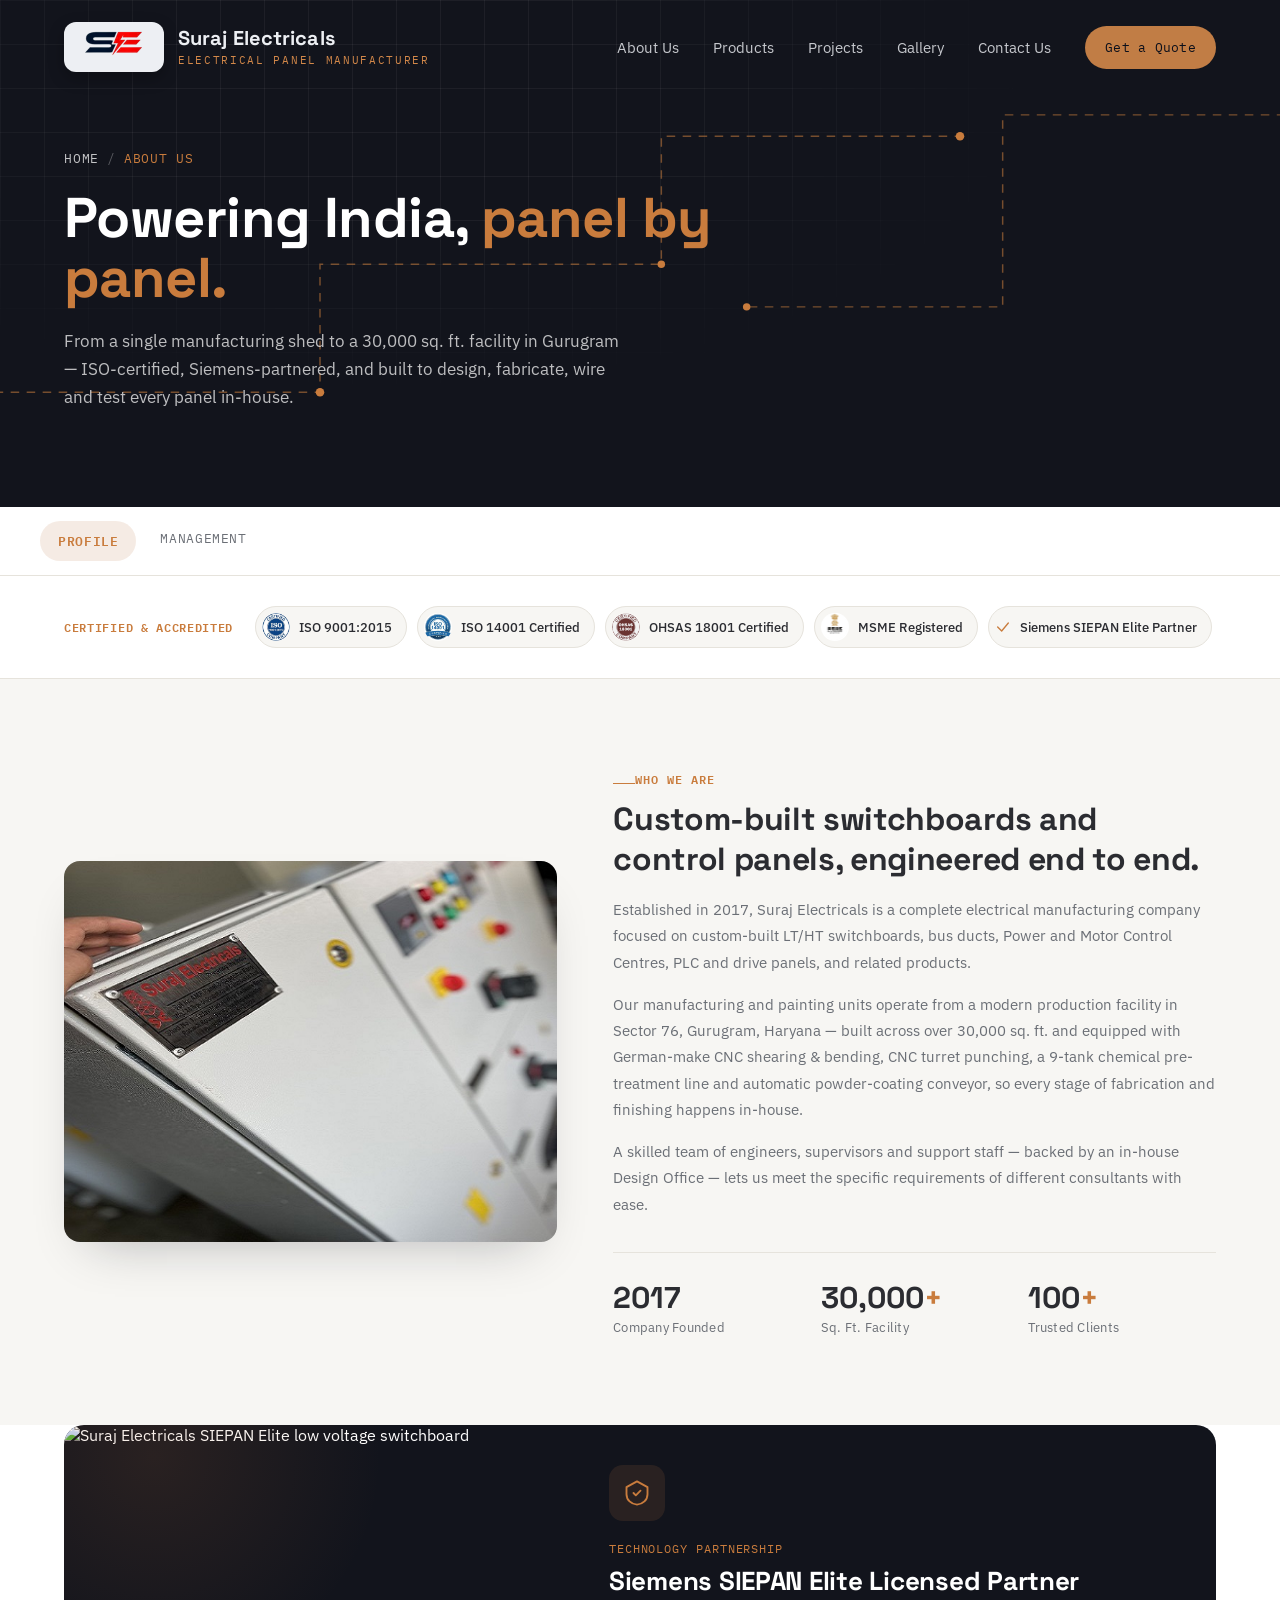
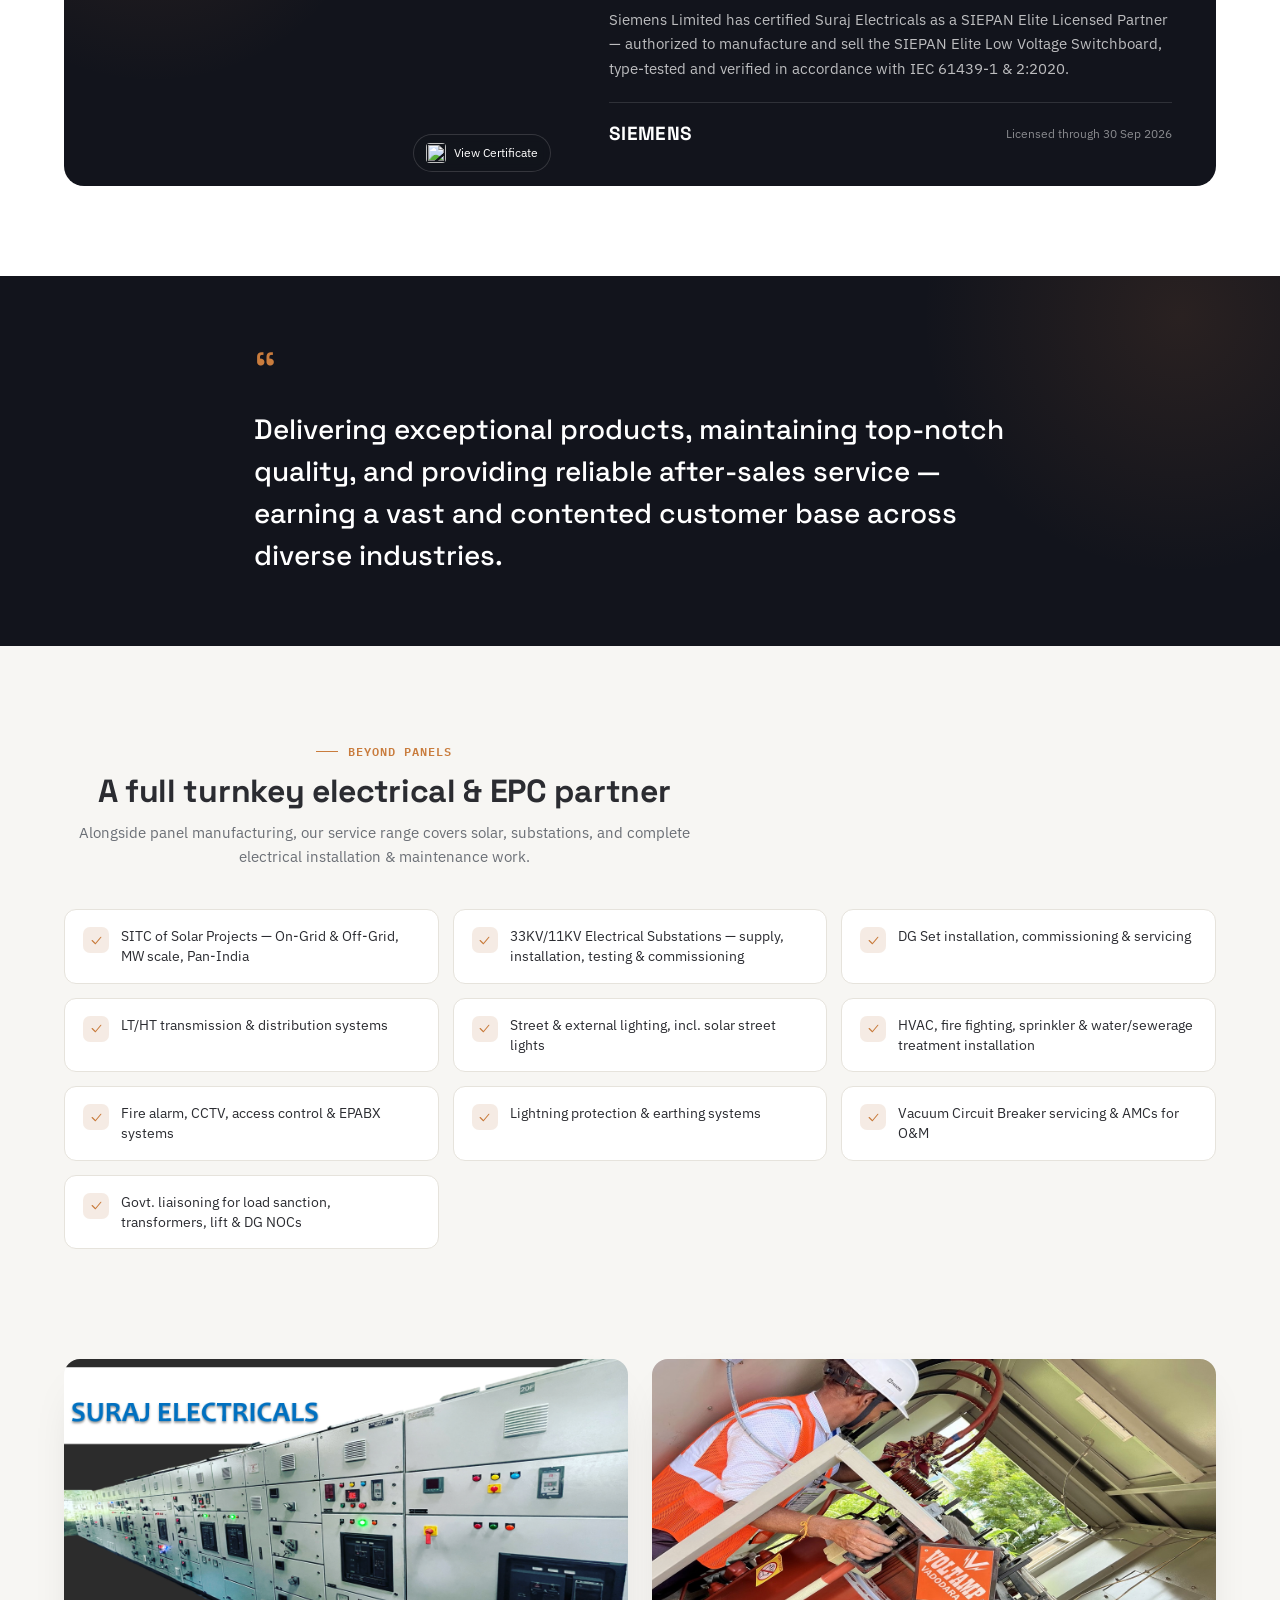
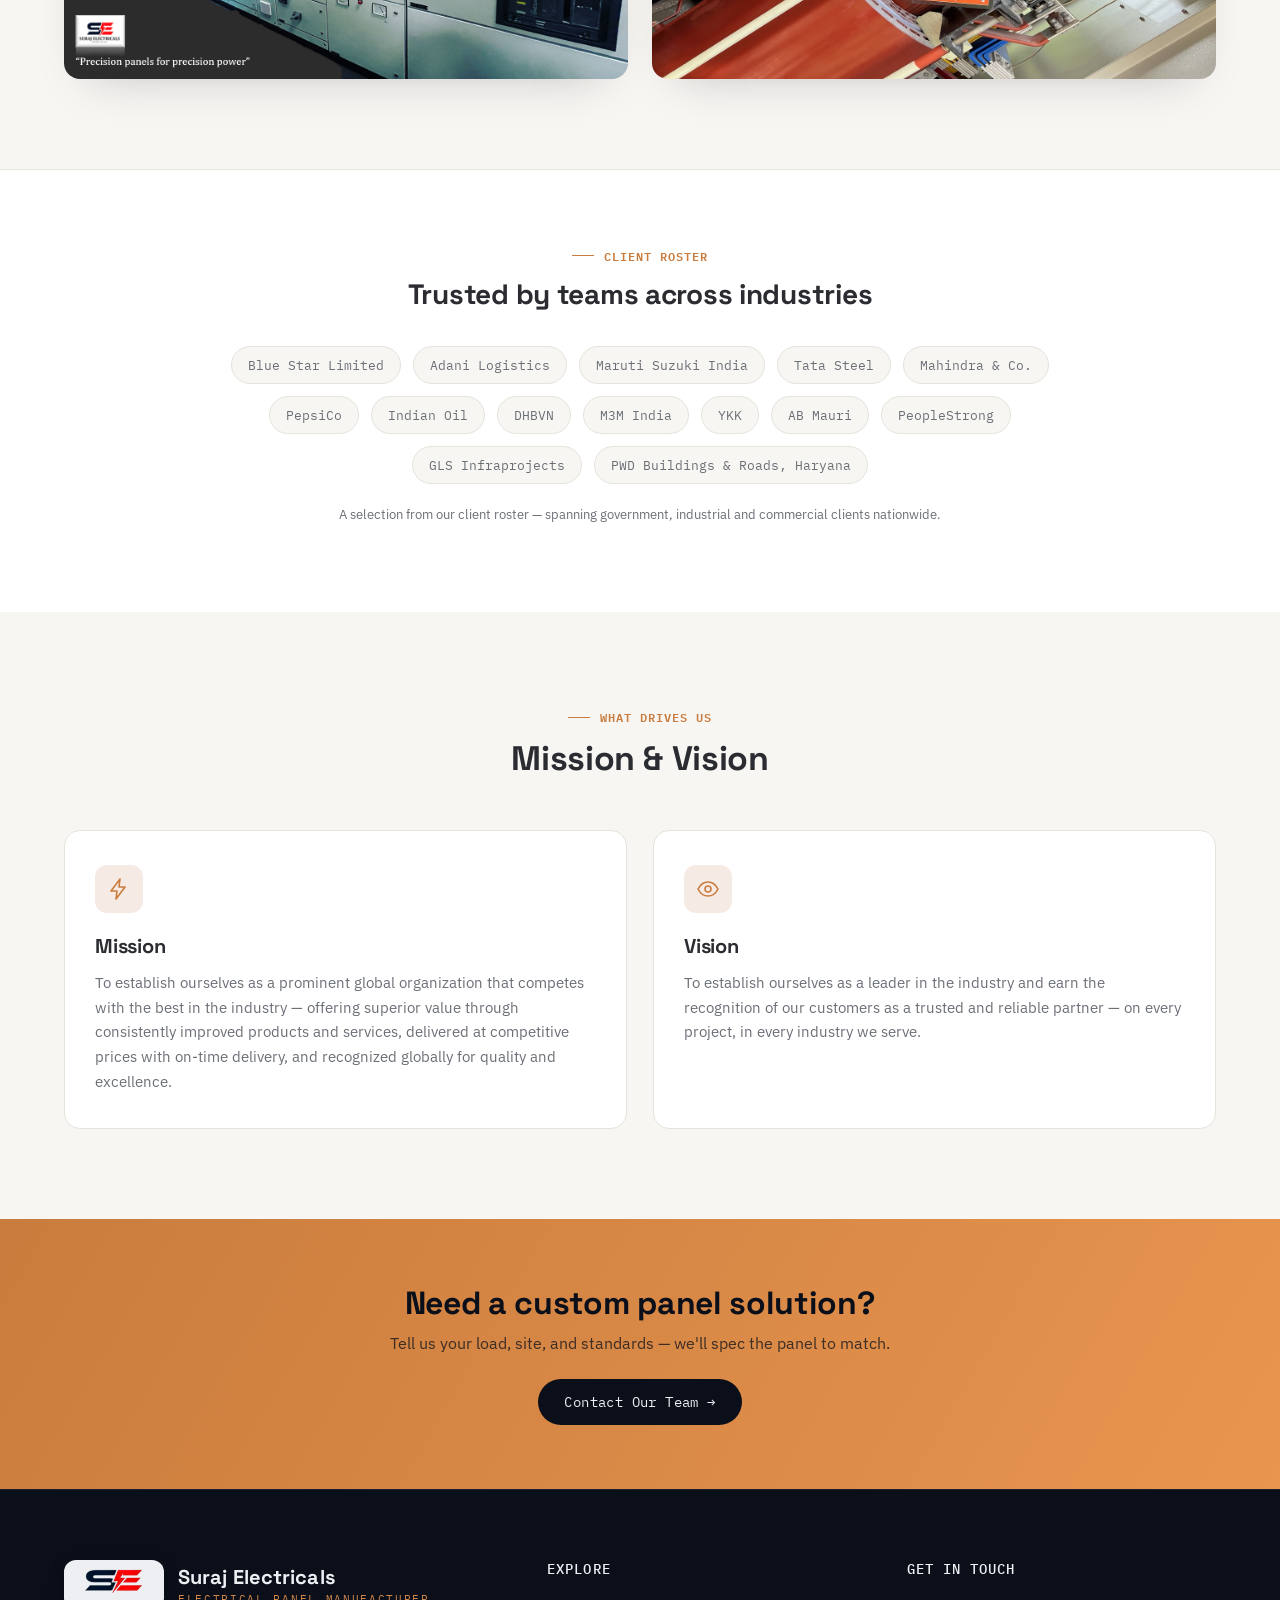
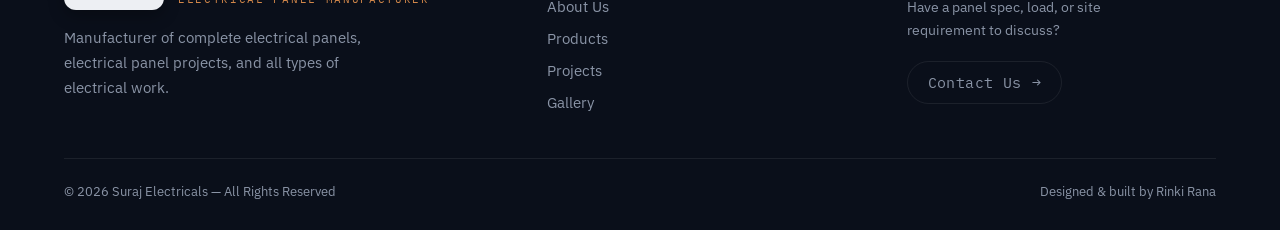
==== commit 93631356: "Performed some updates as per client suggestions" ====
--- a/about.html
+++ b/about.html
@@ -1,324 +1,503 @@
-<!DOCTYPE html>
-<html lang="en">
-<head>
-<meta charset="utf-8" />
-<meta name="viewport" content="width=device-width, initial-scale=1.0" />
-<meta name="description" content="About Suraj Electricals — electrical panel manufacturer established 2017, building Power Control Centres, MCCs, Capacitor and AMF panels in-house from Gurugram, Haryana." />
-<meta name="author" content="Suraj Electricals" />
-<title>About Us — Profile | Suraj Electricals</title>
-
-<link rel="preconnect" href="https://fonts.googleapis.com">
-<link rel="preconnect" href="https://fonts.gstatic.com" crossorigin>
-<link href="https://fonts.googleapis.com/css2?family=Space+Grotesk:wght@500;600;700&family=IBM+Plex+Sans:wght@400;500;600&family=IBM+Plex+Mono:wght@400;500&display=swap" rel="stylesheet">
-<link href="css/modern.css" rel="stylesheet" />
-
-<style>
-  /* ===== About page — scoped extension of the modern.css system ===== */
-  .about-page{
-    --c-ink:#12141c;
-    --c-copper:var(--copper, #b8703f);
-    --c-copper-soft:rgba(184,112,63,.14);
-    --c-paper:#ffffff;
-    --c-bg:#f7f6f3;
-    --c-line:#e6e3dc;
-    --c-text:#2b2c31;
-    --c-muted:#6b6f76;
-  }
-
-  /* ---- Page hero (shared pattern) ---- */
-  .page-hero{position:relative; overflow:hidden; background:var(--c-ink); padding:150px 0 96px; color:#fff;}
-  .page-hero .wrap{position:relative; z-index:2;}
-  .page-hero-grid{
-    position:absolute; inset:0;
-    background-image:linear-gradient(rgba(255,255,255,.05) 1px, transparent 1px), linear-gradient(90deg, rgba(255,255,255,.05) 1px, transparent 1px);
-    background-size:44px 44px;
-    -webkit-mask-image:radial-gradient(ellipse 70% 80% at 30% 20%, #000 30%, transparent 75%);
-    mask-image:radial-gradient(ellipse 70% 80% at 30% 20%, #000 30%, transparent 75%);
-  }
-  .page-hero svg.trace-line{position:absolute; inset:0; width:100%; height:100%; pointer-events:none;}
-  .page-hero svg.trace-line path{fill:none; stroke:var(--c-copper); stroke-width:1.4; opacity:.55; stroke-dasharray:8 7; animation:dashFlow 5s linear infinite;}
-  .page-hero svg.trace-line circle{fill:var(--c-copper); animation:nodePulse 2.6s ease-in-out infinite;}
-  @keyframes dashFlow{to{stroke-dashoffset:-150;}}
-  @keyframes nodePulse{0%,100%{opacity:.4; r:3;} 50%{opacity:1; r:5;}}
-
-  .crumb{font-family:'IBM Plex Mono', monospace; font-size:12.5px; letter-spacing:.06em; text-transform:uppercase; color:rgba(255,255,255,.55); display:flex; align-items:center; gap:8px; margin-bottom:22px; opacity:0; animation:fadeUp .7s ease forwards;}
-  .crumb a{color:rgba(255,255,255,.75); text-decoration:none;}
-  .crumb a:hover{color:var(--c-copper);}
-  .crumb span.sep{color:rgba(255,255,255,.3);}
-  .crumb span.here{color:var(--c-copper);}
-
-  .page-hero h1{font-family:'Space Grotesk', sans-serif; font-weight:700; font-size:clamp(34px, 5vw, 56px); line-height:1.08; margin:0 0 18px; max-width:680px; opacity:0; animation:fadeUp .8s ease .12s forwards;}
-  .page-hero h1 em{font-style:normal; color:var(--c-copper);}
-  .page-hero .lead{font-size:17px; line-height:1.65; color:rgba(255,255,255,.72); max-width:560px; margin:0; opacity:0; animation:fadeUp .8s ease .24s forwards;}
-  @keyframes fadeUp{from{opacity:0; transform:translateY(16px);} to{opacity:1; transform:translateY(0);}}
-
-  /* ---- Sub-nav tabs ---- */
-  .subnav{background:var(--c-paper); border-bottom:1px solid var(--c-line); position:relative; z-index:4;}
-  .subnav .wrap{display:flex; gap:6px; padding:14px 0;}
-  .subnav a{
-    font-family:'IBM Plex Mono', monospace; font-size:12.5px; letter-spacing:.05em; text-transform:uppercase;
-    color:var(--c-muted); text-decoration:none; padding:9px 18px; border-radius:999px;
-    transition:color .2s ease, background .2s ease;
-  }
-  .subnav a:hover{color:var(--c-text);}
-  .subnav a.active{background:var(--c-copper-soft); color:var(--c-copper); font-weight:600;}
-
-  /* ---- Story split ---- */
-  .story{background:var(--c-bg); padding:90px 0;}
-  .story-grid{display:grid; grid-template-columns:.9fr 1.1fr; gap:56px; align-items:center;}
-  .story-media{position:relative; border-radius:16px; overflow:hidden; box-shadow:0 24px 50px -26px rgba(18,20,28,.3); opacity:0; transform:translateY(24px); transition:opacity .6s ease, transform .6s ease;}
-  .story-media.in-view{opacity:1; transform:translateY(0);}
-  .story-media img{display:block; width:100%; height:100%; object-fit:cover;}
-  .story-copy .eyebrow{font-family:'IBM Plex Mono', monospace; font-size:12px; letter-spacing:.08em; text-transform:uppercase; color:var(--c-copper); font-weight:600; display:block; margin-bottom:10px;}
-  .story-copy h2{font-family:'Space Grotesk', sans-serif; font-size:clamp(24px,3vw,32px); line-height:1.25; margin:0 0 18px; color:var(--c-text);}
-  .story-copy p{color:var(--c-muted); font-size:15px; line-height:1.75; margin:0 0 16px;}
-
-  .stat-strip{display:grid; grid-template-columns:repeat(3,1fr); gap:20px; margin-top:34px; padding-top:30px; border-top:1px solid var(--c-line);}
-  .stat-strip .stat-num{font-family:'Space Grotesk', sans-serif; font-weight:700; font-size:30px; color:var(--c-text); line-height:1;}
-  .stat-strip .stat-num span{color:var(--c-copper);}
-  .stat-strip .stat-label{font-size:12.5px; color:var(--c-muted); margin-top:6px; letter-spacing:.02em;}
-
-  /* ---- Callout band ---- */
-  .callout-band{background:var(--c-ink); color:#fff; padding:70px 0; position:relative; overflow:hidden;}
-  .callout-band::before{
-    content:""; position:absolute; width:520px; height:520px; border-radius:50%;
-    background:radial-gradient(circle, var(--c-copper-soft), transparent 70%);
-    top:-220px; right:-160px;
-  }
-  .callout-band .wrap{position:relative; z-index:2; max-width:820px;}
-  .callout-band .quote-mark{font-family:'Space Grotesk', sans-serif; font-size:54px; color:var(--c-copper); line-height:1; margin-bottom:8px; opacity:0; transition:opacity .6s ease;}
-  .callout-band p{font-family:'Space Grotesk', sans-serif; font-size:clamp(20px,2.6vw,28px); line-height:1.5; font-weight:500; margin:0; opacity:0; transform:translateY(16px); transition:opacity .7s ease, transform .7s ease;}
-  .callout-band.in-view .quote-mark, .callout-band.in-view p{opacity:1; transform:translateY(0);}
-
-  /* ---- Duo gallery ---- */
-  .duo-gallery{background:var(--c-bg); padding:0 0 90px;}
-  .duo-grid{display:grid; grid-template-columns:1fr 1fr; gap:24px;}
-  .duo-item{border-radius:16px; overflow:hidden; box-shadow:0 20px 46px -26px rgba(18,20,28,.25); opacity:0; transform:translateY(24px); transition:opacity .6s ease, transform .6s ease;}
-  .duo-item.in-view{opacity:1; transform:translateY(0);}
-  .duo-item img{display:block; width:100%; height:320px; object-fit:cover; transition:transform .5s ease;}
-  .duo-item:hover img{transform:scale(1.05);}
-
-  /* ---- Mission / Vision ---- */
-  .mv{background:var(--c-paper); padding:90px 0;}
-  .mv .section-head{text-align:center; max-width:600px; margin:0 auto 50px;}
-  .mv .section-head .eyebrow{font-family:'IBM Plex Mono', monospace; font-size:12px; letter-spacing:.08em; text-transform:uppercase; color:var(--c-copper); font-weight:600;}
-  .mv .section-head h2{font-family:'Space Grotesk', sans-serif; font-size:clamp(26px,3vw,34px); margin:10px 0 0; color:var(--c-text);}
-  .mv-grid{display:grid; grid-template-columns:1fr 1fr; gap:26px;}
-  .mv-card{position:relative; background:var(--c-bg); border:1px solid var(--c-line); border-radius:16px; padding:34px 30px; opacity:0; transform:translateY(24px); transition:opacity .6s ease, transform .6s ease, box-shadow .3s ease;}
-  .mv-card.in-view{opacity:1; transform:translateY(0);}
-  .mv-card:hover{box-shadow:0 20px 40px -24px rgba(18,20,28,.3);}
-  .mv-icon{width:48px; height:48px; border-radius:12px; background:var(--c-copper-soft); display:flex; align-items:center; justify-content:center; margin-bottom:20px;}
-  .mv-icon svg{width:24px; height:24px; stroke:var(--c-copper);}
-  .mv-card h3{font-family:'Space Grotesk', sans-serif; font-size:20px; margin:0 0 12px; color:var(--c-text);}
-  .mv-card p{color:var(--c-muted); font-size:14.5px; line-height:1.7; margin:0;}
-
-  @media (max-width: 900px){
-    .page-hero{padding:130px 0 80px;}
-    .story-grid{grid-template-columns:1fr; gap:36px;}
-    .stat-strip{grid-template-columns:1fr 1fr;}
-    .duo-grid, .mv-grid{grid-template-columns:1fr;}
-    .subnav .wrap{overflow-x:auto; -webkit-overflow-scrolling:touch;}
-  }
-
-  @media (prefers-reduced-motion: reduce){
-    .page-hero svg.trace-line path, .page-hero svg.trace-line circle,
-    .crumb, .page-hero h1, .page-hero .lead,
-    .story-media, .duo-item, .mv-card, .callout-band .quote-mark, .callout-band p{
-      animation:none !important; opacity:1 !important; transform:none !important;
-    }
-  }
-</style>
-</head>
-<body class="about-page">
-
-<!-- ============ NAV ============ -->
-<nav class="site-nav" id="siteNav">
-  <div class="wrap">
-    <a class="brand" href="index.html">
-      <span class="brand-mark"><img src="images/SE-logo.png" alt="Suraj Electricals logo" /></span>
-      <span class="brand-name">Suraj Electricals<small>Electrical Panel Manufacturer</small></span>
-    </a>
-    <ul class="nav-links" id="navLinks">
-      <li class="active"><a href="about.html">About Us</a></li>
-      <li><a href="products.html">Products</a></li>
-      <li><a href="projects.html">Projects</a></li>
-      <li><a href="gallery.html">Gallery</a></li>
-      <li><a href="contact.html">Contact Us</a></li>
-      <li><a class="nav-cta" href="contact.html">Get a Quote</a></li>
-    </ul>
-    <button class="nav-toggle" id="navToggle" aria-label="Toggle menu">
-      <span></span><span></span><span></span>
-    </button>
-  </div>
-</nav>
-
-<!-- ============ PAGE HERO ============ -->
-<header class="page-hero">
-  <div class="page-hero-grid"></div>
-  <svg class="trace-line" viewBox="0 0 1200 500" preserveAspectRatio="xMidYMid slice" aria-hidden="true">
-    <path d="M -20 380 H 300 V 260 H 620 V 140 H 900" />
-    <path d="M 1220 120 H 940 V 300 H 700" />
-    <circle cx="300" cy="380" r="4" />
-    <circle cx="620" cy="260" r="3.5" />
-    <circle cx="900" cy="140" r="4" />
-    <circle cx="700" cy="300" r="3.5" />
-  </svg>
-  <div class="wrap">
-    <div class="crumb"><a href="index.html">Home</a><span class="sep">/</span><span class="here">About Us</span></div>
-    <h1>Powering India, <em>panel by panel.</em></h1>
-    <p class="lead">From a single manufacturing shed to a 30,000 sq. ft. facility in Gurugram — built to design, fabricate, wire and test every panel in-house.</p>
-  </div>
-</header>
-
-<!-- ============ SUB-NAV ============ -->
-<nav class="subnav">
-  <div class="wrap">
-    <a href="about.html" class="active">Profile</a>
-    <a href="management.html">Management</a>
-  </div>
-</nav>
-
-<!-- ============ STORY ============ -->
-<section class="story">
-  <div class="wrap">
-    <div class="story-grid">
-      <div class="story-media reveal">
-        <img src="images/IMG_3901.jpg" alt="Suraj Electricals manufacturing facility" />
-      </div>
-      <div class="story-copy reveal">
-        <span class="eyebrow">Who We Are</span>
-        <h2>Custom-built switchboards and control panels, engineered end to end.</h2>
-        <p>Established in 2017, Suraj Electricals is a complete electrical manufacturing company focused on custom-built LT/HT switchboards, bus ducts, Power and Motor Control Centres, PLC and drive panels, and related products.</p>
-        <p>Our manufacturing and painting units operate from a modern production facility at Plot no. 4, Kherki Daula Village Rd, Kherki Daula, Sector 76, Gurugram, Haryana 122012 — built across over 30,000 sq. ft. to house every stage of fabrication and painting in-house.</p>
-        <p>A skilled team of engineers, supervisors and support staff — backed by an in-house Design Office — lets us meet the specific requirements of different consultants with ease.</p>
-
-        <div class="stat-strip">
-          <div>
-            <div class="stat-num">2017</div>
-            <div class="stat-label">Company Founded</div>
-          </div>
-          <div>
-            <div class="stat-num">30,000<span>+</span></div>
-            <div class="stat-label">Sq. Ft. Facility</div>
-          </div>
-          <div>
-            <div class="stat-num">100<span>+</span></div>
-            <div class="stat-label">Trusted Clients</div>
-          </div>
-        </div>
-      </div>
-    </div>
-  </div>
-</section>
-
-<!-- ============ CALLOUT ============ -->
-<section class="callout-band">
-  <div class="wrap">
-    <div class="quote-mark">&ldquo;</div>
-    <p>Delivering exceptional products, maintaining top-notch quality, and providing reliable after-sales service — earning a vast and contented customer base across diverse industries.</p>
-  </div>
-</section>
-
-<!-- ============ DUO GALLERY ============ -->
-<section class="duo-gallery">
-  <div class="wrap">
-    <div class="duo-grid">
-      <div class="duo-item reveal"><img src="images/SE-PPT.png" alt="Suraj Electricals capability overview" /></div>
-      <div class="duo-item reveal"><img src="images/IMG_4658.jpg" alt="Suraj Electricals facility" /></div>
-    </div>
-  </div>
-</section>
-
-<!-- ============ MISSION / VISION ============ -->
-<section class="mv">
-  <div class="wrap">
-    <div class="section-head reveal">
-      <span class="eyebrow">What Drives Us</span>
-      <h2>Mission &amp; Vision</h2>
-    </div>
-    <div class="mv-grid">
-      <div class="mv-card reveal">
-        <div class="mv-icon">
-          <svg viewBox="0 0 24 24" fill="none"><path d="M13 2 4 14h6l-1 8 9-12h-6l1-8Z" stroke-width="1.6" stroke-linejoin="round"/></svg>
-        </div>
-        <h3>Mission</h3>
-        <p>To establish ourselves as a prominent global organization that competes with the best in the industry — offering superior value through consistently improved products and services, delivered at competitive prices with on-time delivery, and recognized globally for quality and excellence.</p>
-      </div>
-      <div class="mv-card reveal">
-        <div class="mv-icon">
-          <svg viewBox="0 0 24 24" fill="none"><circle cx="12" cy="12" r="3" stroke-width="1.6"/><path d="M2 12c2-4 6-7 10-7s8 3 10 7c-2 4-6 7-10 7s-8-3-10-7Z" stroke-width="1.6" stroke-linejoin="round"/></svg>
-        </div>
-        <h3>Vision</h3>
-        <p>To establish ourselves as a leader in the industry and earn the recognition of our customers as a trusted and reliable partner — on every project, in every industry we serve.</p>
-      </div>
-    </div>
-  </div>
-</section>
-
-<!-- ============ CTA BAND ============ -->
-<section class="cta-band">
-  <div class="wrap">
-    <h2>Need a custom panel solution?</h2>
-    <p>Tell us your load, site, and standards — we'll spec the panel to match.</p>
-    <a class="btn btn-primary" href="contact.html">Contact Our Team &rarr;</a>
-  </div>
-</section>
-
-<!-- ============ FOOTER ============ -->
-<footer class="site-footer">
-  <div class="wrap">
-    <div class="footer-grid">
-      <div class="footer-brand">
-        <a class="brand" href="index.html">
-          <span class="brand-mark"><img src="images/SE-logo.png" alt="Suraj Electricals logo" /></span>
-          <span class="brand-name">Suraj Electricals<small>Electrical Panel Manufacturer</small></span>
-        </a>
-        <p>Manufacturer of complete electrical panels, electrical panel projects, and all types of electrical work.</p>
-      </div>
-      <div class="footer-col">
-        <h4>Explore</h4>
-        <ul>
-          <li><a href="about.html">About Us</a></li>
-          <li><a href="products.html">Products</a></li>
-          <li><a href="projects.html">Projects</a></li>
-          <li><a href="gallery.html">Gallery</a></li>
-        </ul>
-      </div>
-      <div class="footer-col footer-cta-col">
-        <h4>Get in Touch</h4>
-        <p>Have a panel spec, load, or site requirement to discuss?</p>
-        <a class="btn btn-ghost footer-cta-btn" href="contact.html">Contact Us <span class="arrow">&rarr;</span></a>
-      </div>
-    </div>
-    <div class="footer-bottom">
-      <span>&copy; <span id="year"></span> Suraj Electricals — All Rights Reserved</span>
-      <span>Designed &amp; built by <a href="https://github.com/rinkirajput" target="_blank" rel="noopener">Rinki Rajput</a></span>
-    </div>
-  </div>
-  <button id="backToTop" class="back-to-top" aria-label="Back to top">
-    <svg viewBox="0 0 24 24" fill="none"><path d="M12 19V5M5 12l7-7 7 7" stroke="currentColor" stroke-width="2" stroke-linecap="round" stroke-linejoin="round"/></svg>
-  </button>
-</footer>
-
-<script>document.getElementById('year').textContent = new Date().getFullYear();</script>
-<script src="js/modern.js"></script>
-<script>
-  (function(){
-    var targets = document.querySelectorAll('.story-media, .duo-item, .mv-card, .callout-band');
-    if('IntersectionObserver' in window){
-      var io = new IntersectionObserver(function(entries){
-        entries.forEach(function(e){
-          if(e.isIntersecting){ e.target.classList.add('in-view'); io.unobserve(e.target); }
-        });
-      }, {threshold:.15});
-      targets.forEach(function(t, i){
-        if(!t.classList.contains('callout-band')) t.style.transitionDelay = (i % 3 * 0.1) + 's';
-        io.observe(t);
-      });
-    } else {
-      targets.forEach(function(t){ t.classList.add('in-view'); });
-    }
-  })();
-</script>
-</body>
-</html>+<!DOCTYPE html>
+<html lang="en">
+<head>
+<meta charset="utf-8" />
+<meta name="viewport" content="width=device-width, initial-scale=1.0" />
+<meta name="description" content="About Suraj Electricals — ISO 9001:2015, ISO 14001 &amp; OHSAS 18001 certified electrical panel manufacturer, and a Siemens SIEPAN Elite Licensed Partner, building panels in Gurugram since 2017." />
+<meta name="author" content="Suraj Electricals" />
+<title>About Us — Profile | Suraj Electricals</title>
+
+<link rel="preconnect" href="https://fonts.googleapis.com">
+<link rel="preconnect" href="https://fonts.gstatic.com" crossorigin>
+<link href="https://fonts.googleapis.com/css2?family=Space+Grotesk:wght@500;600;700&family=IBM+Plex+Sans:wght@400;500;600&family=IBM+Plex+Mono:wght@400;500&display=swap" rel="stylesheet">
+<link href="css/modern.css" rel="stylesheet" />
+
+<style>
+  /* ===== About page — scoped extension of the modern.css system ===== */
+  .about-page{
+    --c-ink:#12141c;
+    --c-copper:var(--copper, #b8703f);
+    --c-copper-soft:rgba(184,112,63,.14);
+    --c-paper:#ffffff;
+    --c-bg:#f7f6f3;
+    --c-line:#e6e3dc;
+    --c-text:#2b2c31;
+    --c-muted:#6b6f76;
+  }
+
+  /* ---- Page hero (shared pattern) ---- */
+  .page-hero{position:relative; overflow:hidden; background:var(--c-ink); padding:150px 0 96px; color:#fff;}
+  .page-hero .wrap{position:relative; z-index:2;}
+  .page-hero-grid{
+    position:absolute; inset:0;
+    background-image:linear-gradient(rgba(255,255,255,.05) 1px, transparent 1px), linear-gradient(90deg, rgba(255,255,255,.05) 1px, transparent 1px);
+    background-size:44px 44px;
+    -webkit-mask-image:radial-gradient(ellipse 70% 80% at 30% 20%, #000 30%, transparent 75%);
+    mask-image:radial-gradient(ellipse 70% 80% at 30% 20%, #000 30%, transparent 75%);
+  }
+  .page-hero svg.trace-line{position:absolute; inset:0; width:100%; height:100%; pointer-events:none;}
+  .page-hero svg.trace-line path{fill:none; stroke:var(--c-copper); stroke-width:1.4; opacity:.55; stroke-dasharray:8 7; animation:dashFlow 5s linear infinite;}
+  .page-hero svg.trace-line circle{fill:var(--c-copper); animation:nodePulse 2.6s ease-in-out infinite;}
+  @keyframes dashFlow{to{stroke-dashoffset:-150;}}
+  @keyframes nodePulse{0%,100%{opacity:.4; r:3;} 50%{opacity:1; r:5;}}
+
+  .crumb{font-family:'IBM Plex Mono', monospace; font-size:12.5px; letter-spacing:.06em; text-transform:uppercase; color:rgba(255,255,255,.55); display:flex; align-items:center; gap:8px; margin-bottom:22px; opacity:0; animation:fadeUp .7s ease forwards;}
+  .crumb a{color:rgba(255,255,255,.75); text-decoration:none;}
+  .crumb a:hover{color:var(--c-copper);}
+  .crumb span.sep{color:rgba(255,255,255,.3);}
+  .crumb span.here{color:var(--c-copper);}
+
+  .page-hero h1{font-family:'Space Grotesk', sans-serif; font-weight:700; font-size:clamp(34px, 5vw, 56px); line-height:1.08; margin:0 0 18px; max-width:680px; opacity:0; animation:fadeUp .8s ease .12s forwards;}
+  .page-hero h1 em{font-style:normal; color:var(--c-copper);}
+  .page-hero .lead{font-size:17px; line-height:1.65; color:rgba(255,255,255,.72); max-width:560px; margin:0; opacity:0; animation:fadeUp .8s ease .24s forwards;}
+  @keyframes fadeUp{from{opacity:0; transform:translateY(16px);} to{opacity:1; transform:translateY(0);}}
+
+  /* ---- Sub-nav tabs ---- */
+  .subnav{background:var(--c-paper); border-bottom:1px solid var(--c-line); position:relative; z-index:4;}
+  .subnav .wrap{display:flex; gap:6px; padding:14px 0;}
+  .subnav a{
+    font-family:'IBM Plex Mono', monospace; font-size:12.5px; letter-spacing:.05em; text-transform:uppercase;
+    color:var(--c-muted); text-decoration:none; padding:9px 18px; border-radius:999px;
+    transition:color .2s ease, background .2s ease;
+  }
+  .subnav a:hover{color:var(--c-text);}
+  .subnav a.active{background:var(--c-copper-soft); color:var(--c-copper); font-weight:600;}
+
+  /* ---- Certification strip ---- */
+  .cert-strip{background:var(--c-paper); padding:30px 0; border-bottom:1px solid var(--c-line);}
+  .cert-strip .wrap{display:flex; align-items:center; gap:22px; flex-wrap:wrap;}
+  .cert-strip .cert-label{font-family:'IBM Plex Mono', monospace; font-size:11.5px; letter-spacing:.06em; text-transform:uppercase; color:var(--c-copper); font-weight:600; flex:none;}
+  .cert-chips{display:flex; gap:10px; flex-wrap:wrap; flex:1;}
+  .cert-chip{
+    display:inline-flex; align-items:center; gap:9px;
+    font-size:12.5px; font-weight:500; color:var(--c-text); background:var(--c-bg); border:1px solid var(--c-line);
+    padding:6px 14px 6px 6px; border-radius:999px; white-space:nowrap;
+  }
+  .cert-chip img{width:28px; height:28px; border-radius:50%; object-fit:contain; flex:none; background:#fff;}
+
+  /* ---- Story split ---- */
+  .story{background:var(--c-bg); padding:90px 0;}
+  .story-grid{display:grid; grid-template-columns:.9fr 1.1fr; gap:56px; align-items:center;}
+  .story-media{position:relative; border-radius:16px; overflow:hidden; box-shadow:0 24px 50px -26px rgba(18,20,28,.3); opacity:0; transform:translateY(24px); transition:opacity .6s ease, transform .6s ease;}
+  .story-media.in-view{opacity:1; transform:translateY(0);}
+  .story-media img{display:block; width:100%; height:100%; object-fit:cover;}
+  .story-copy .eyebrow{font-family:'IBM Plex Mono', monospace; font-size:12px; letter-spacing:.08em; text-transform:uppercase; color:var(--c-copper); font-weight:600; display:block; margin-bottom:10px;}
+  .story-copy h2{font-family:'Space Grotesk', sans-serif; font-size:clamp(24px,3vw,32px); line-height:1.25; margin:0 0 18px; color:var(--c-text);}
+  .story-copy p{color:var(--c-muted); font-size:15px; line-height:1.75; margin:0 0 16px;}
+
+  .stat-strip{display:grid; grid-template-columns:repeat(3,1fr); gap:20px; margin-top:34px; padding-top:30px; border-top:1px solid var(--c-line);}
+  .stat-strip .stat-num{font-family:'Space Grotesk', sans-serif; font-weight:700; font-size:30px; color:var(--c-text); line-height:1;}
+  .stat-strip .stat-num span{color:var(--c-copper);}
+  .stat-strip .stat-label{font-size:12.5px; color:var(--c-muted); margin-top:6px; letter-spacing:.02em;}
+
+  /* ---- Siemens spotlight ---- */
+  .siemens-section{background:var(--c-paper); padding:0 0 90px;}
+  .siemens-card{
+    position:relative; display:grid; grid-template-columns:1fr 1.3fr; align-items:stretch; gap:0;
+    background:var(--c-ink); color:#fff; border-radius:20px;
+    overflow:hidden;
+    opacity:0; transform:translateY(24px); transition:opacity .6s ease, transform .6s ease;
+  }
+  .siemens-card.in-view{opacity:1; transform:translateY(0);}
+  .siemens-card::before{
+    content:""; position:absolute; width:460px; height:460px; border-radius:50%;
+    background:radial-gradient(circle, var(--c-copper-soft), transparent 70%);
+    top:-200px; left:-140px; pointer-events:none; z-index:1;
+  }
+  .siemens-visual{position:relative; min-height:280px;}
+  .siemens-visual img{width:100%; height:100%; object-fit:cover; display:block;}
+  .siemens-visual .siemens-cert-tab{
+    position:absolute; right:14px; bottom:14px; display:flex; align-items:center; gap:8px;
+    background:rgba(18,20,28,.85); backdrop-filter:blur(4px); color:#fff; font-size:11.5px;
+    padding:8px 12px; border-radius:999px; text-decoration:none; border:1px solid rgba(255,255,255,.15);
+    transition:background .2s ease;
+  }
+  .siemens-visual .siemens-cert-tab:hover{background:var(--c-copper);}
+  .siemens-visual .siemens-cert-tab img{width:20px; height:20px; border-radius:4px; object-fit:cover;}
+  .siemens-body{position:relative; z-index:2; padding:40px 44px; display:flex; flex-direction:column; justify-content:center;}
+  .siemens-badge{
+    width:56px; height:56px; border-radius:14px; flex:none; margin-bottom:20px;
+    background:var(--c-copper-soft); display:flex; align-items:center; justify-content:center;
+  }
+  .siemens-badge svg{width:28px; height:28px; stroke:var(--c-copper);}
+  .siemens-copy .s-tag{font-family:'IBM Plex Mono', monospace; font-size:11.5px; letter-spacing:.08em; text-transform:uppercase; color:var(--c-copper); display:block; margin-bottom:8px;}
+  .siemens-copy h3{font-family:'Space Grotesk', sans-serif; font-size:clamp(20px,2.4vw,26px); margin:0 0 10px;}
+  .siemens-copy p{color:rgba(255,255,255,.72); font-size:14.5px; line-height:1.7; margin:0 0 20px; max-width:560px;}
+  .siemens-meta{display:flex; align-items:center; justify-content:space-between; flex-wrap:wrap; gap:14px; padding-top:18px; border-top:1px solid rgba(255,255,255,.12);}
+  .siemens-meta .s-wordmark{font-family:'Space Grotesk', sans-serif; font-weight:700; font-size:19px; letter-spacing:.02em; color:#fff;}
+  .siemens-meta .s-valid{font-size:11.5px; color:rgba(255,255,255,.5);}
+
+  /* ---- Callout band ---- */
+  .callout-band{background:var(--c-ink); color:#fff; padding:70px 0; position:relative; overflow:hidden;}
+  .callout-band::before{
+    content:""; position:absolute; width:520px; height:520px; border-radius:50%;
+    background:radial-gradient(circle, var(--c-copper-soft), transparent 70%);
+    top:-220px; right:-160px;
+  }
+  .callout-band .wrap{position:relative; z-index:2; max-width:820px;}
+  .callout-band .quote-mark{font-family:'Space Grotesk', sans-serif; font-size:54px; color:var(--c-copper); line-height:1; margin-bottom:8px; opacity:0; transition:opacity .6s ease;}
+  .callout-band p{font-family:'Space Grotesk', sans-serif; font-size:clamp(20px,2.6vw,28px); line-height:1.5; font-weight:500; margin:0; opacity:0; transform:translateY(16px); transition:opacity .7s ease, transform .7s ease;}
+  .callout-band.in-view .quote-mark, .callout-band.in-view p{opacity:1; transform:translateY(0);}
+
+  /* ---- Service range ---- */
+  .services{background:var(--c-bg); padding:90px 0;}
+  .services .section-head{max-width:640px; margin:0 0 40px;}
+  .services .eyebrow{font-family:'IBM Plex Mono', monospace; font-size:12px; letter-spacing:.08em; text-transform:uppercase; color:var(--c-copper); font-weight:600;}
+  .services h2{font-family:'Space Grotesk', sans-serif; font-size:clamp(24px,3vw,32px); margin:10px 0 10px; color:var(--c-text);}
+  .services .section-head p{color:var(--c-muted); font-size:14.5px; margin:0; line-height:1.65;}
+  .service-grid{display:grid; grid-template-columns:repeat(3, 1fr); gap:14px;}
+  .service-item{
+    display:flex; align-items:flex-start; gap:12px; padding:16px 18px;
+    background:var(--c-paper); border:1px solid var(--c-line); border-radius:12px;
+    font-size:13.5px; color:var(--c-text); line-height:1.5;
+    opacity:0; transform:translateY(14px); transition:opacity .5s ease, transform .5s ease, border-color .2s ease;
+  }
+  .service-item.in-view{opacity:1; transform:translateY(0);}
+  .service-item:hover{border-color:var(--c-copper);}
+  .service-item .s-ico{width:26px; height:26px; border-radius:7px; background:var(--c-copper-soft); display:flex; align-items:center; justify-content:center; flex:none; margin-top:1px;}
+  .service-item .s-ico svg{width:13px; height:13px; stroke:var(--c-copper);}
+
+  /* ---- Duo gallery ---- */
+  .duo-gallery{background:var(--c-bg); padding:20px 0 90px;}
+  .duo-grid{display:grid; grid-template-columns:1fr 1fr; gap:24px;}
+  .duo-item{border-radius:16px; overflow:hidden; box-shadow:0 20px 46px -26px rgba(18,20,28,.25); opacity:0; transform:translateY(24px); transition:opacity .6s ease, transform .6s ease;}
+  .duo-item.in-view{opacity:1; transform:translateY(0);}
+  .duo-item img{display:block; width:100%; height:320px; object-fit:cover; transition:transform .5s ease;}
+  .duo-item:hover img{transform:scale(1.05);}
+
+  /* ---- Trusted clients ---- */
+  .trusted{background:var(--c-paper); padding:70px 0 90px; border-top:1px solid var(--c-line);}
+  .trusted .section-head{text-align:center; max-width:600px; margin:0 auto 34px;}
+  .trusted .eyebrow{font-family:'IBM Plex Mono', monospace; font-size:12px; letter-spacing:.08em; text-transform:uppercase; color:var(--c-copper); font-weight:600;}
+  .trusted h2{font-family:'Space Grotesk', sans-serif; font-size:clamp(22px,2.6vw,28px); margin:10px 0 0; color:var(--c-text);}
+  .trusted-grid{display:flex; flex-wrap:wrap; justify-content:center; gap:12px; max-width:900px; margin:0 auto;}
+  .trusted-badge{
+    font-family:'IBM Plex Mono', monospace; font-size:12.5px; color:var(--c-muted);
+    background:var(--c-bg); border:1px solid var(--c-line); padding:10px 16px; border-radius:999px;
+    opacity:0; transform:translateY(10px); transition:opacity .45s ease, transform .45s ease, border-color .2s ease, color .2s ease;
+  }
+  .trusted-badge.in-view{opacity:1; transform:translateY(0);}
+  .trusted-badge:hover{border-color:var(--c-copper); color:var(--c-copper);}
+  .trusted-note{text-align:center; font-size:12.5px; color:var(--c-muted); margin-top:22px;}
+
+  /* ---- Mission / Vision ---- */
+  .mv{background:var(--c-bg); padding:90px 0;}
+  .mv .section-head{text-align:center; max-width:600px; margin:0 auto 50px;}
+  .mv .section-head .eyebrow{font-family:'IBM Plex Mono', monospace; font-size:12px; letter-spacing:.08em; text-transform:uppercase; color:var(--c-copper); font-weight:600;}
+  .mv .section-head h2{font-family:'Space Grotesk', sans-serif; font-size:clamp(26px,3vw,34px); margin:10px 0 0; color:var(--c-text);}
+  .mv-grid{display:grid; grid-template-columns:1fr 1fr; gap:26px;}
+  .mv-card{position:relative; background:var(--c-paper); border:1px solid var(--c-line); border-radius:16px; padding:34px 30px; opacity:0; transform:translateY(24px); transition:opacity .6s ease, transform .6s ease, box-shadow .3s ease;}
+  .mv-card.in-view{opacity:1; transform:translateY(0);}
+  .mv-card:hover{box-shadow:0 20px 40px -24px rgba(18,20,28,.3);}
+  .mv-icon{width:48px; height:48px; border-radius:12px; background:var(--c-copper-soft); display:flex; align-items:center; justify-content:center; margin-bottom:20px;}
+  .mv-icon svg{width:24px; height:24px; stroke:var(--c-copper);}
+  .mv-card h3{font-family:'Space Grotesk', sans-serif; font-size:20px; margin:0 0 12px; color:var(--c-text);}
+  .mv-card p{color:var(--c-muted); font-size:14.5px; line-height:1.7; margin:0;}
+
+  @media (max-width: 900px){
+    .page-hero{padding:130px 0 80px;}
+    .story-grid{grid-template-columns:1fr; gap:36px;}
+    .stat-strip{grid-template-columns:1fr 1fr;}
+    .duo-grid, .mv-grid, .service-grid{grid-template-columns:1fr;}
+    .subnav .wrap{overflow-x:auto; -webkit-overflow-scrolling:touch;}
+    .siemens-card{grid-template-columns:1fr; text-align:left;}
+    .siemens-visual{min-height:200px;}
+    .siemens-body{padding:28px 26px;}
+  }
+
+  @media (prefers-reduced-motion: reduce){
+    .page-hero svg.trace-line path, .page-hero svg.trace-line circle,
+    .crumb, .page-hero h1, .page-hero .lead,
+    .story-media, .duo-item, .mv-card, .callout-band .quote-mark, .callout-band p,
+    .siemens-card, .service-item, .trusted-badge{
+      animation:none !important; opacity:1 !important; transform:none !important;
+    }
+  }
+</style>
+</head>
+<body class="about-page">
+
+<!-- ============ NAV ============ -->
+<nav class="site-nav" id="siteNav">
+  <div class="wrap">
+    <a class="brand" href="index.html">
+      <span class="brand-mark"><img src="images/SE-logo.png" alt="Suraj Electricals logo" /></span>
+      <span class="brand-name">Suraj Electricals<small>Electrical Panel Manufacturer</small></span>
+    </a>
+    <ul class="nav-links" id="navLinks">
+      <li class="active"><a href="about.html">About Us</a></li>
+      <li><a href="products.html">Products</a></li>
+      <li><a href="projects.html">Projects</a></li>
+      <li><a href="gallery.html">Gallery</a></li>
+      <li><a href="contact.html">Contact Us</a></li>
+      <li><a class="nav-cta" href="contact.html">Get a Quote</a></li>
+    </ul>
+    <button class="nav-toggle" id="navToggle" aria-label="Toggle menu">
+      <span></span><span></span><span></span>
+    </button>
+  </div>
+</nav>
+
+<!-- ============ PAGE HERO ============ -->
+<header class="page-hero">
+  <div class="page-hero-grid"></div>
+  <svg class="trace-line" viewBox="0 0 1200 500" preserveAspectRatio="xMidYMid slice" aria-hidden="true">
+    <path d="M -20 380 H 300 V 260 H 620 V 140 H 900" />
+    <path d="M 1220 120 H 940 V 300 H 700" />
+    <circle cx="300" cy="380" r="4" />
+    <circle cx="620" cy="260" r="3.5" />
+    <circle cx="900" cy="140" r="4" />
+    <circle cx="700" cy="300" r="3.5" />
+  </svg>
+  <div class="wrap">
+    <div class="crumb"><a href="index.html">Home</a><span class="sep">/</span><span class="here">About Us</span></div>
+    <h1>Powering India, <em>panel by panel.</em></h1>
+    <p class="lead">From a single manufacturing shed to a 30,000 sq. ft. facility in Gurugram — ISO-certified, Siemens-partnered, and built to design, fabricate, wire and test every panel in-house.</p>
+  </div>
+</header>
+
+<!-- ============ SUB-NAV ============ -->
+<nav class="subnav">
+  <div class="wrap">
+    <a href="about.html" class="active">Profile</a>
+    <a href="management.html">Management</a>
+  </div>
+</nav>
+
+<!-- ============ CERTIFICATION STRIP ============ -->
+<section class="cert-strip">
+  <div class="wrap">
+    <span class="cert-label">Certified &amp; Accredited</span>
+    <div class="cert-chips">
+      <span class="cert-chip"><img src="images/c2.png" alt="ISO 9001:2015 certified" />ISO 9001:2015</span>
+      <span class="cert-chip"><img src="images/c1.png" alt="ISO 14001 certified" />ISO 14001 Certified</span>
+      <span class="cert-chip"><img src="images/c4.png" alt="OHSAS 18001 certified" />OHSAS 18001 Certified</span>
+      <span class="cert-chip"><img src="images/c5.png" alt="MSME registered" />MSME Registered</span>
+      <span class="cert-chip"><svg viewBox="0 0 24 24" fill="none" style="width:16px;height:16px;stroke:var(--c-copper)"><path d="m4 12 6 6L20 6" stroke-width="2" stroke-linecap="round" stroke-linejoin="round"/></svg>Siemens SIEPAN Elite Partner</span>
+    </div>
+  </div>
+</section>
+
+<!-- ============ STORY ============ -->
+<section class="story">
+  <div class="wrap">
+    <div class="story-grid">
+      <div class="story-media reveal">
+        <img src="images/IMG_3901.jpg" alt="Suraj Electricals manufacturing facility" />
+      </div>
+      <div class="story-copy reveal">
+        <span class="eyebrow">Who We Are</span>
+        <h2>Custom-built switchboards and control panels, engineered end to end.</h2>
+        <p>Established in 2017, Suraj Electricals is a complete electrical manufacturing company focused on custom-built LT/HT switchboards, bus ducts, Power and Motor Control Centres, PLC and drive panels, and related products.</p>
+        <p>Our manufacturing and painting units operate from a modern production facility in Sector 76, Gurugram, Haryana — built across over 30,000 sq. ft. and equipped with German-make CNC shearing &amp; bending, CNC turret punching, a 9-tank chemical pre-treatment line and automatic powder-coating conveyor, so every stage of fabrication and finishing happens in-house.</p>
+        <p>A skilled team of engineers, supervisors and support staff — backed by an in-house Design Office — lets us meet the specific requirements of different consultants with ease.</p>
+
+        <div class="stat-strip">
+          <div>
+            <div class="stat-num">2017</div>
+            <div class="stat-label">Company Founded</div>
+          </div>
+          <div>
+            <div class="stat-num">30,000<span>+</span></div>
+            <div class="stat-label">Sq. Ft. Facility</div>
+          </div>
+          <div>
+            <div class="stat-num">100<span>+</span></div>
+            <div class="stat-label">Trusted Clients</div>
+          </div>
+        </div>
+      </div>
+    </div>
+  </div>
+</section>
+
+<!-- ============ SIEMENS SPOTLIGHT ============ -->
+<section class="siemens-section">
+  <div class="wrap">
+    <div class="siemens-card">
+      <div class="siemens-visual">
+        <img src="images/siepan-elite-panel.jpg" alt="Suraj Electricals SIEPAN Elite low voltage switchboard" />
+        <a class="siemens-cert-tab" href="images/siemens-siepan-certificate.jpg" target="_blank" rel="noopener">
+          <img src="images/siemens-siepan-certificate.jpg" alt="" />
+          View Certificate
+        </a>
+      </div>
+      <div class="siemens-body">
+        <div class="siemens-badge">
+          <svg viewBox="0 0 24 24" fill="none"><path d="M12 2 3 7v6c0 5 4 8.5 9 9 5-.5 9-4 9-9V7l-9-5Z" stroke-width="1.6" stroke-linejoin="round"/><path d="m9 12 2 2 4-4" stroke-width="1.6" stroke-linecap="round" stroke-linejoin="round"/></svg>
+        </div>
+        <div class="siemens-copy">
+          <span class="s-tag">Technology Partnership</span>
+          <h3>Siemens SIEPAN Elite Licensed Partner</h3>
+          <p>Siemens Limited has certified Suraj Electricals as a SIEPAN Elite Licensed Partner — authorized to manufacture and sell the SIEPAN Elite Low Voltage Switchboard, type-tested and verified in accordance with IEC 61439-1 &amp; 2:2020.</p>
+        </div>
+        <div class="siemens-meta">
+          <div class="s-wordmark">SIEMENS</div>
+          <div class="s-valid">Licensed through 30 Sep 2026</div>
+        </div>
+      </div>
+    </div>
+  </div>
+</section>
+
+<!-- ============ CALLOUT ============ -->
+<section class="callout-band">
+  <div class="wrap">
+    <div class="quote-mark">&ldquo;</div>
+    <p>Delivering exceptional products, maintaining top-notch quality, and providing reliable after-sales service — earning a vast and contented customer base across diverse industries.</p>
+  </div>
+</section>
+
+<!-- ============ SERVICE RANGE ============ -->
+<section class="services">
+  <div class="wrap">
+    <div class="section-head reveal">
+      <span class="eyebrow">Beyond Panels</span>
+      <h2>A full turnkey electrical &amp; EPC partner</h2>
+      <p>Alongside panel manufacturing, our service range covers solar, substations, and complete electrical installation &amp; maintenance work.</p>
+    </div>
+    <div class="service-grid">
+      <div class="service-item"><span class="s-ico"><svg viewBox="0 0 24 24" fill="none"><path d="m4 12 6 6L20 6" stroke-width="2" stroke-linecap="round" stroke-linejoin="round"/></svg></span>SITC of Solar Projects — On-Grid &amp; Off-Grid, MW scale, Pan-India</div>
+      <div class="service-item"><span class="s-ico"><svg viewBox="0 0 24 24" fill="none"><path d="m4 12 6 6L20 6" stroke-width="2" stroke-linecap="round" stroke-linejoin="round"/></svg></span>33KV/11KV Electrical Substations — supply, installation, testing &amp; commissioning</div>
+      <div class="service-item"><span class="s-ico"><svg viewBox="0 0 24 24" fill="none"><path d="m4 12 6 6L20 6" stroke-width="2" stroke-linecap="round" stroke-linejoin="round"/></svg></span>DG Set installation, commissioning &amp; servicing</div>
+      <div class="service-item"><span class="s-ico"><svg viewBox="0 0 24 24" fill="none"><path d="m4 12 6 6L20 6" stroke-width="2" stroke-linecap="round" stroke-linejoin="round"/></svg></span>LT/HT transmission &amp; distribution systems</div>
+      <div class="service-item"><span class="s-ico"><svg viewBox="0 0 24 24" fill="none"><path d="m4 12 6 6L20 6" stroke-width="2" stroke-linecap="round" stroke-linejoin="round"/></svg></span>Street &amp; external lighting, incl. solar street lights</div>
+      <div class="service-item"><span class="s-ico"><svg viewBox="0 0 24 24" fill="none"><path d="m4 12 6 6L20 6" stroke-width="2" stroke-linecap="round" stroke-linejoin="round"/></svg></span>HVAC, fire fighting, sprinkler &amp; water/sewerage treatment installation</div>
+      <div class="service-item"><span class="s-ico"><svg viewBox="0 0 24 24" fill="none"><path d="m4 12 6 6L20 6" stroke-width="2" stroke-linecap="round" stroke-linejoin="round"/></svg></span>Fire alarm, CCTV, access control &amp; EPABX systems</div>
+      <div class="service-item"><span class="s-ico"><svg viewBox="0 0 24 24" fill="none"><path d="m4 12 6 6L20 6" stroke-width="2" stroke-linecap="round" stroke-linejoin="round"/></svg></span>Lightning protection &amp; earthing systems</div>
+      <div class="service-item"><span class="s-ico"><svg viewBox="0 0 24 24" fill="none"><path d="m4 12 6 6L20 6" stroke-width="2" stroke-linecap="round" stroke-linejoin="round"/></svg></span>Vacuum Circuit Breaker servicing &amp; AMCs for O&amp;M</div>
+      <div class="service-item"><span class="s-ico"><svg viewBox="0 0 24 24" fill="none"><path d="m4 12 6 6L20 6" stroke-width="2" stroke-linecap="round" stroke-linejoin="round"/></svg></span>Govt. liaisoning for load sanction, transformers, lift &amp; DG NOCs</div>
+    </div>
+  </div>
+</section>
+
+<!-- ============ DUO GALLERY ============ -->
+<section class="duo-gallery">
+  <div class="wrap">
+    <div class="duo-grid">
+      <div class="duo-item reveal"><img src="images/SE-PPT.png" alt="Suraj Electricals capability overview" /></div>
+      <div class="duo-item reveal"><img src="images/IMG_4658.jpg" alt="Suraj Electricals facility" /></div>
+    </div>
+  </div>
+</section>
+
+<!-- ============ TRUSTED CLIENTS ============ -->
+<section class="trusted">
+  <div class="wrap">
+    <div class="section-head reveal">
+      <span class="eyebrow">Client Roster</span>
+      <h2>Trusted by teams across industries</h2>
+    </div>
+    <div class="trusted-grid">
+      <span class="trusted-badge">Blue Star Limited</span>
+      <span class="trusted-badge">Adani Logistics</span>
+      <span class="trusted-badge">Maruti Suzuki India</span>
+      <span class="trusted-badge">Tata Steel</span>
+      <span class="trusted-badge">Mahindra &amp; Co.</span>
+      <span class="trusted-badge">PepsiCo</span>
+      <span class="trusted-badge">Indian Oil</span>
+      <span class="trusted-badge">DHBVN</span>
+      <span class="trusted-badge">M3M India</span>
+      <span class="trusted-badge">YKK</span>
+      <span class="trusted-badge">AB Mauri</span>
+      <span class="trusted-badge">PeopleStrong</span>
+      <span class="trusted-badge">GLS Infraprojects</span>
+      <span class="trusted-badge">PWD Buildings &amp; Roads, Haryana</span>
+    </div>
+    <p class="trusted-note">A selection from our client roster — spanning government, industrial and commercial clients nationwide.</p>
+  </div>
+</section>
+
+<!-- ============ MISSION / VISION ============ -->
+<section class="mv">
+  <div class="wrap">
+    <div class="section-head reveal">
+      <span class="eyebrow">What Drives Us</span>
+      <h2>Mission &amp; Vision</h2>
+    </div>
+    <div class="mv-grid">
+      <div class="mv-card reveal">
+        <div class="mv-icon">
+          <svg viewBox="0 0 24 24" fill="none"><path d="M13 2 4 14h6l-1 8 9-12h-6l1-8Z" stroke-width="1.6" stroke-linejoin="round"/></svg>
+        </div>
+        <h3>Mission</h3>
+        <p>To establish ourselves as a prominent global organization that competes with the best in the industry — offering superior value through consistently improved products and services, delivered at competitive prices with on-time delivery, and recognized globally for quality and excellence.</p>
+      </div>
+      <div class="mv-card reveal">
+        <div class="mv-icon">
+          <svg viewBox="0 0 24 24" fill="none"><circle cx="12" cy="12" r="3" stroke-width="1.6"/><path d="M2 12c2-4 6-7 10-7s8 3 10 7c-2 4-6 7-10 7s-8-3-10-7Z" stroke-width="1.6" stroke-linejoin="round"/></svg>
+        </div>
+        <h3>Vision</h3>
+        <p>To establish ourselves as a leader in the industry and earn the recognition of our customers as a trusted and reliable partner — on every project, in every industry we serve.</p>
+      </div>
+    </div>
+  </div>
+</section>
+
+<!-- ============ CTA BAND ============ -->
+<section class="cta-band">
+  <div class="wrap">
+    <h2>Need a custom panel solution?</h2>
+    <p>Tell us your load, site, and standards — we'll spec the panel to match.</p>
+    <a class="btn btn-primary" href="contact.html">Contact Our Team &rarr;</a>
+  </div>
+</section>
+
+<!-- ============ FOOTER ============ -->
+<footer class="site-footer">
+  <div class="wrap">
+    <div class="footer-grid">
+      <div class="footer-brand">
+        <a class="brand" href="index.html">
+          <span class="brand-mark"><img src="images/SE-logo.png" alt="Suraj Electricals logo" /></span>
+          <span class="brand-name">Suraj Electricals<small>Electrical Panel Manufacturer</small></span>
+        </a>
+        <p>Manufacturer of complete electrical panels, electrical panel projects, and all types of electrical work.</p>
+      </div>
+      <div class="footer-col">
+        <h4>Explore</h4>
+        <ul>
+          <li><a href="about.html">About Us</a></li>
+          <li><a href="products.html">Products</a></li>
+          <li><a href="projects.html">Projects</a></li>
+          <li><a href="gallery.html">Gallery</a></li>
+        </ul>
+      </div>
+      <div class="footer-col footer-cta-col">
+        <h4>Get in Touch</h4>
+        <p>Have a panel spec, load, or site requirement to discuss?</p>
+        <a class="btn btn-ghost footer-cta-btn" href="contact.html">Contact Us <span class="arrow">&rarr;</span></a>
+      </div>
+    </div>
+    <div class="footer-bottom">
+      <span>&copy; <span id="year"></span> Suraj Electricals — All Rights Reserved</span>
+      <span>Designed &amp; built by <a href="https://github.com/rinkirajput" target="_blank" rel="noopener">Rinki Rana</a></span>
+    </div>
+  </div>
+  <button id="backToTop" class="back-to-top" aria-label="Back to top">
+    <svg viewBox="0 0 24 24" fill="none"><path d="M12 19V5M5 12l7-7 7 7" stroke="currentColor" stroke-width="2" stroke-linecap="round" stroke-linejoin="round"/></svg>
+  </button>
+</footer>
+
+<script>document.getElementById('year').textContent = new Date().getFullYear();</script>
+<script src="js/modern.js"></script>
+<script>
+  (function(){
+    var targets = document.querySelectorAll('.story-media, .duo-item, .mv-card, .callout-band, .siemens-card, .service-item, .trusted-badge');
+    if('IntersectionObserver' in window){
+      var io = new IntersectionObserver(function(entries){
+        entries.forEach(function(e){
+          if(e.isIntersecting){ e.target.classList.add('in-view'); io.unobserve(e.target); }
+        });
+      }, {threshold:.12});
+      targets.forEach(function(t, i){
+        if(!t.classList.contains('callout-band') && !t.classList.contains('siemens-card')) t.style.transitionDelay = (i % 6 * 0.06) + 's';
+        io.observe(t);
+      });
+    } else {
+      targets.forEach(function(t){ t.classList.add('in-view'); });
+    }
+  })();
+</script>
+</body>
+</html>
